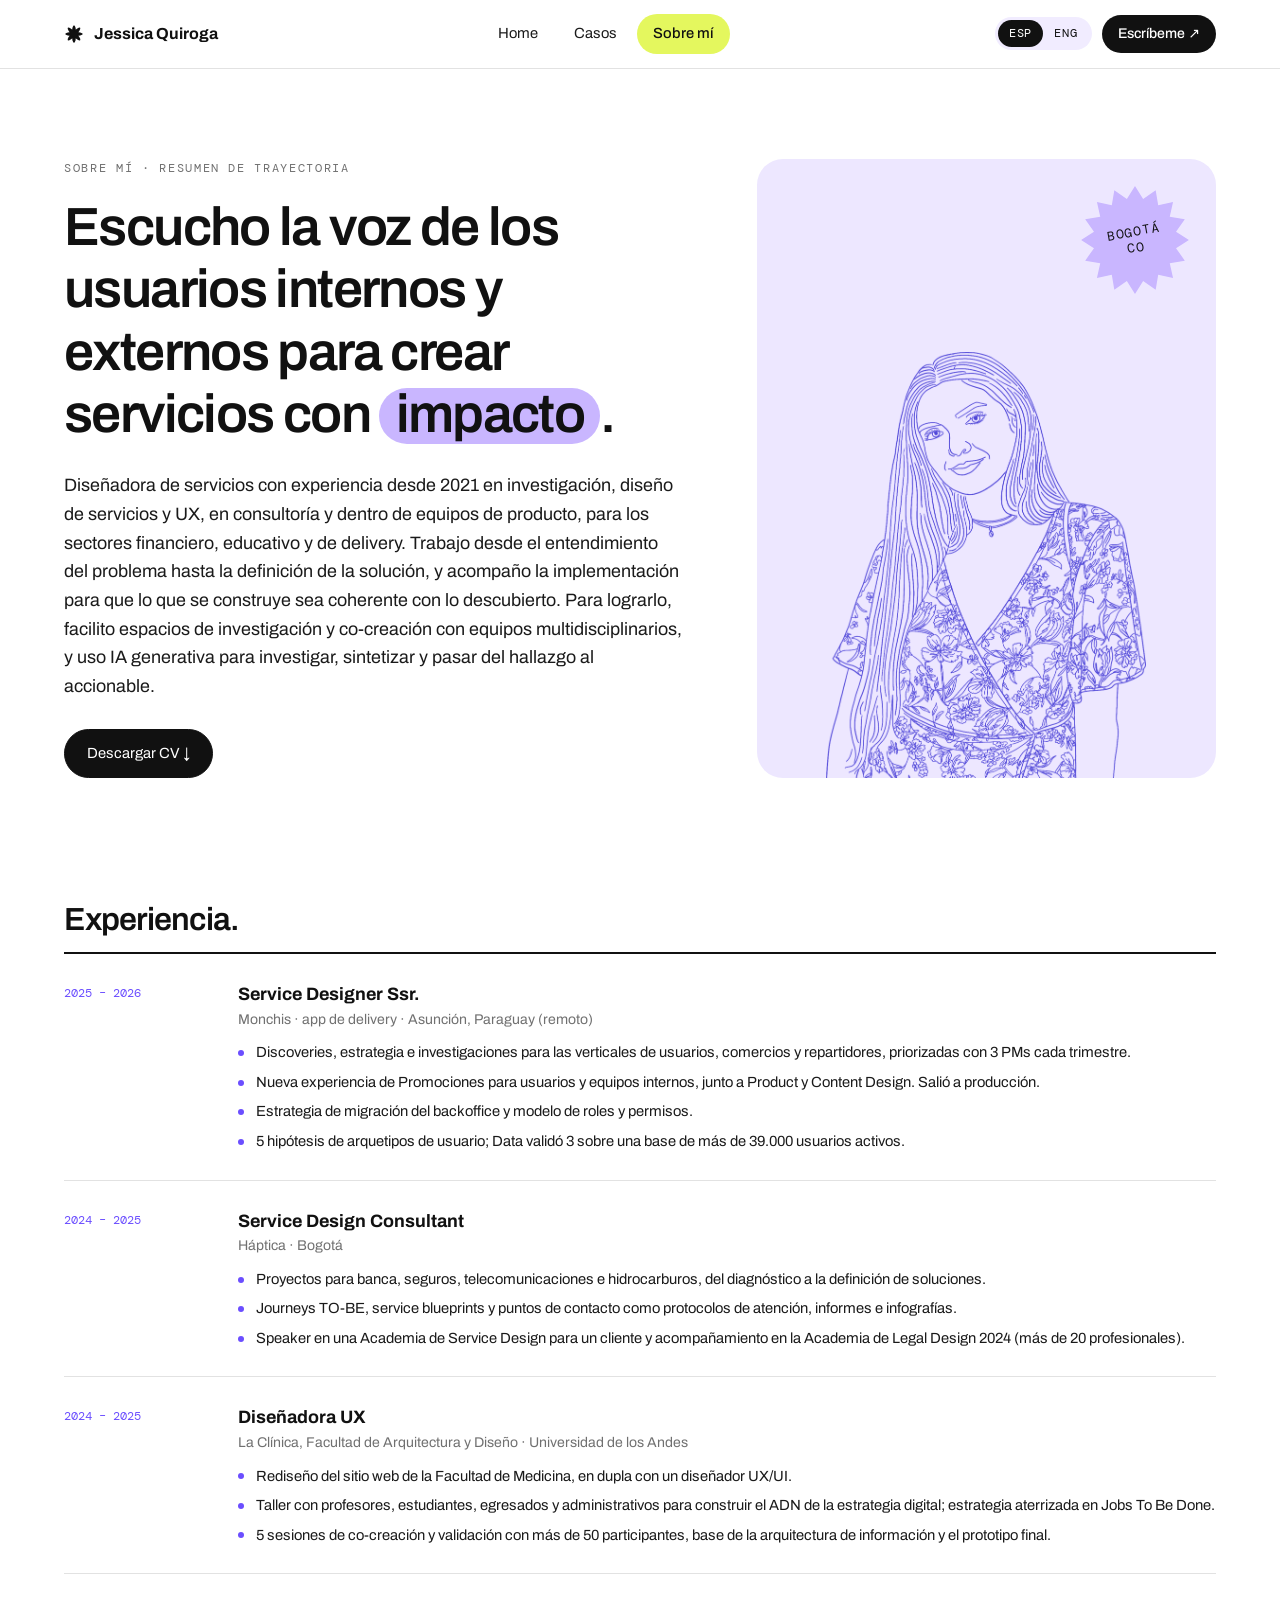
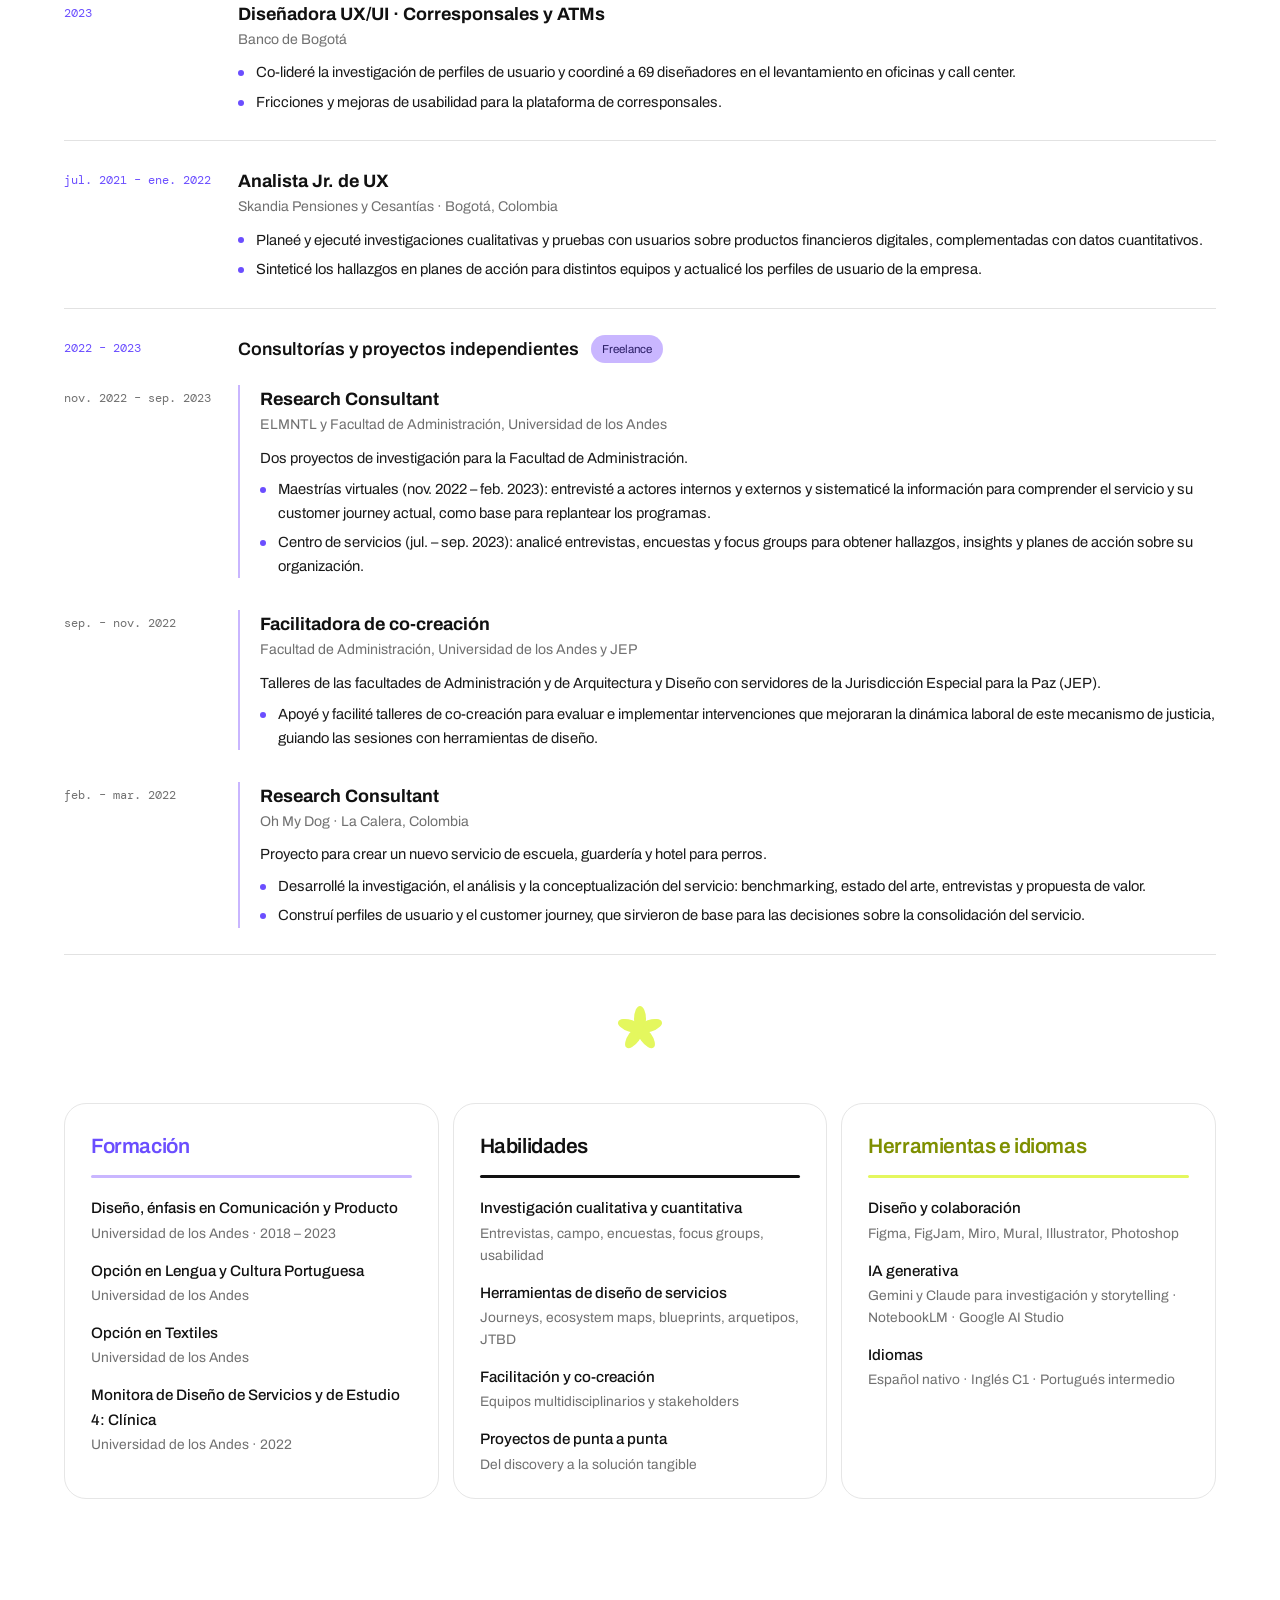
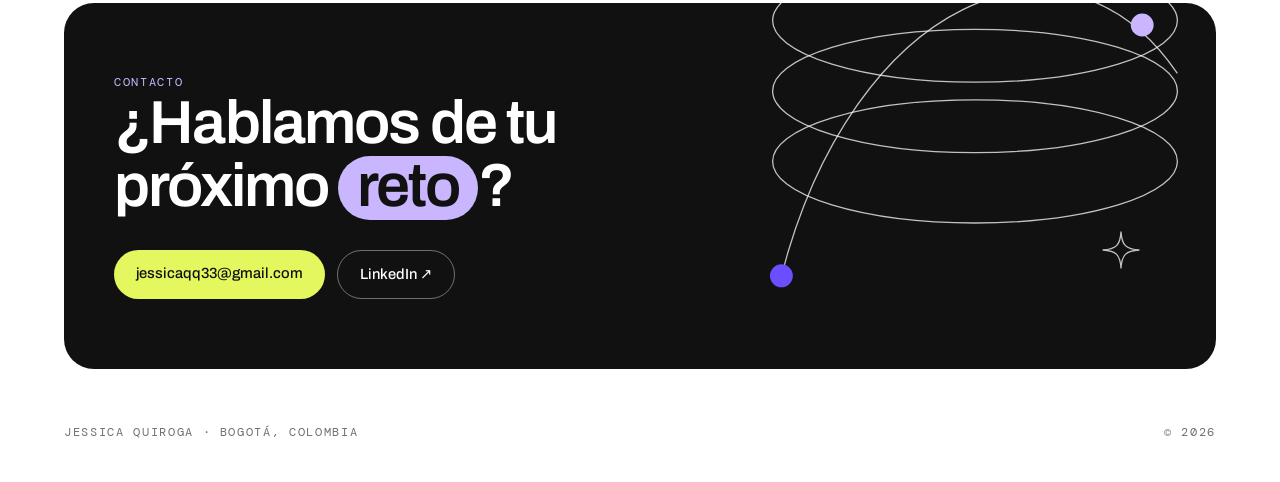
==== sobre-mi.html @ a0e0271c "Add files via upload" ====
<!DOCTYPE html>
<html lang="es" data-lang="es">
<head>
  <meta charset="utf-8">
  <meta name="viewport" content="width=device-width, initial-scale=1">
  <title>Sobre mí · Jessica Quiroga</title>
  <meta name="title-es" content="Sobre mí · Jessica Quiroga">
  <meta name="title-en" content="About · Jessica Quiroga">
  <meta name="description" content="Trayectoria de Jessica Quiroga: Service Design, UX Research y Strategic Design desde 2021.">
  <link rel="icon" href="data:image/svg+xml,%3Csvg xmlns='http://www.w3.org/2000/svg' viewBox='0 0 32 32'%3E%3Cg fill='%234F46D8'%3E%3Cellipse cx='16' cy='16' rx='3.6' ry='14' transform='rotate(0 16 16)'/%3E%3Cellipse cx='16' cy='16' rx='3.6' ry='14' transform='rotate(45 16 16)'/%3E%3Cellipse cx='16' cy='16' rx='3.6' ry='14' transform='rotate(90 16 16)'/%3E%3Cellipse cx='16' cy='16' rx='3.6' ry='14' transform='rotate(135 16 16)'/%3E%3C/g%3E%3C/svg%3E">
  <link rel="preconnect" href="https://fonts.googleapis.com">
  <link rel="preconnect" href="https://fonts.gstatic.com" crossorigin>
  <link href="https://fonts.googleapis.com/css2?family=Archivo:wdth,wght@75..125,300..900&family=DM+Mono:wght@400;500&display=swap" rel="stylesheet">
  <link rel="stylesheet" href="assets/styles.css">
</head>
<body>

<header class="site-header">
  <div class="wrap">
    <a class="brand" href="index.html"><svg class="mark-flower" viewBox="0 0 24 24" aria-hidden="true"><ellipse cx="12" cy="12" rx="2.6" ry="10.5" transform="rotate(0 12 12)"/><ellipse cx="12" cy="12" rx="2.6" ry="10.5" transform="rotate(45 12 12)"/><ellipse cx="12" cy="12" rx="2.6" ry="10.5" transform="rotate(90 12 12)"/><ellipse cx="12" cy="12" rx="2.6" ry="10.5" transform="rotate(135 12 12)"/></svg>Jessica Quiroga</a>
    <nav class="nav">
      <a href="index.html"><span lang="es">Home</span><span lang="en">Home</span></a>
      <a href="index.html#casos"><span lang="es">Casos</span><span lang="en">Cases</span></a>
      <a href="sobre-mi.html" aria-current="page"><span lang="es">Sobre mí</span><span lang="en">About</span></a>
    </nav>
    <div class="head-right"><div class="lang" role="group" aria-label="Idioma / Language">
      <button type="button" data-lang="es" aria-pressed="true">ESP</button>
      <button type="button" data-lang="en" aria-pressed="false">ENG</button>
    </div><a class="head-cta" href="https://www.linkedin.com/in/jessica-giovanna-quiroga-quir%C3%B3s-29a357232" target="_blank" rel="noopener"><span lang="es">Escríbeme</span><span lang="en">Get in touch</span> ↗</a></div>
  </div>
</header>

<main>
  <section class="wrap about-hero">
    <div>
      <p class="eyebrow"><span lang="es">Sobre mí · Resumen de trayectoria</span><span lang="en">About · Background summary</span></p>
      <h1>
        <span lang="es">Escucho la voz de los usuarios internos y externos para crear servicios con <span class="nw"><span class="pill">impacto</span>.</span></span>
        <span lang="en">Listening to the voice of internal and external users to create services with <span class="nw"><span class="pill">impact</span>.</span></span>
      </h1>
      <p class="lead">
        <span lang="es">Diseñadora de servicios con experiencia desde 2021 en investigación, diseño de servicios y UX, en consultoría y dentro de equipos de producto, para los sectores financiero, educativo y de delivery. Trabajo desde el entendimiento del problema hasta la definición de la solución, y acompaño la implementación para que lo que se construye sea coherente con lo descubierto. Para lograrlo, facilito espacios de investigación y co-creación con equipos multidisciplinarios, y uso IA generativa para investigar, sintetizar y pasar del hallazgo al accionable.</span>
        <span lang="en">Service designer working since 2021 in research, service design and UX, as a consultant and inside product teams, across finance, education and delivery. I work from understanding the problem to defining the solution, and I stay through implementation so what gets built stays true to what we learned. To get there, I facilitate research and co-creation with cross-functional teams, and I use generative AI to research, synthesise and turn findings into action.</span>
      </p>
      <p class="cv-dl"><a class="btn solid" lang="es" href="assets/cv/CV_Jessica_Quiroga_ES.pdf" download>Descargar CV ↓</a><a class="btn solid" lang="en" href="assets/cv/Resume_Jessica_Quiroga_EN.pdf" download>Download résumé ↓</a></p>
    </div>
    <div class="portrait-wrap portrait-panel"><img src="assets/retrato.png" alt="Ilustración de Jessica Quiroga" width="675" height="900"><div class="sticker sm" aria-hidden="true"><svg viewBox="0 0 100 100"><path d="M50.0 1.0 L57.4 12.7 L68.8 4.7 L71.1 18.4 L84.6 15.4 L81.6 28.9 L95.3 31.2 L87.3 42.6 L99.0 50.0 L87.3 57.4 L95.3 68.8 L81.6 71.1 L84.6 84.6 L71.1 81.6 L68.8 95.3 L57.4 87.3 L50.0 99.0 L42.6 87.3 L31.2 95.3 L28.9 81.6 L15.4 84.6 L18.4 71.1 L4.7 68.8 L12.7 57.4 L1.0 50.0 L12.7 42.6 L4.7 31.2 L18.4 28.9 L15.4 15.4 L28.9 18.4 L31.2 4.7 L42.6 12.7Z"/></svg><span>Bogotá<br>CO</span></div></div>
  </section>

  <section class="section wrap cv">
    <h2 class="display-sm"><span lang="es">Experiencia.</span><span lang="en">Experience.</span></h2>

    <div class="job reveal">
      <span class="when">2025 – 2026</span>
      <div>
        <h3><span lang="es">Service Designer Ssr.</span><span lang="en">Mid-level Service Designer</span></h3>
        <p class="org"><span lang="es">Monchis · app de delivery · Asunción, Paraguay (remoto)</span><span lang="en">Monchis · delivery app · Asunción, Paraguay (remote)</span></p>
        <ul>
          <li><span lang="es">Discoveries, estrategia e investigaciones para las verticales de usuarios, comercios y repartidores, priorizadas con 3 PMs cada trimestre.</span><span lang="en">Discoveries, strategy and research for the user, merchant and rider verticals, prioritised with 3 PMs every quarter.</span></li>
          <li><span lang="es">Nueva experiencia de Promociones para usuarios y equipos internos, junto a Product y Content Design. Salió a producción.</span><span lang="en">New Promotions experience for users and internal teams, with Product and Content Design. Shipped to production.</span></li>
          <li><span lang="es">Estrategia de migración del backoffice y modelo de roles y permisos.</span><span lang="en">Back-office migration strategy and roles and permissions model.</span></li>
          <li><span lang="es">5 hipótesis de arquetipos de usuario; Data validó 3 sobre una base de más de 39.000 usuarios activos.</span><span lang="en">5 user archetype hypotheses; the Data team validated 3 against more than 39,000 active users.</span></li>
        </ul>
      </div>
    </div>

    <div class="job reveal">
      <span class="when">2024 – 2025</span>
      <div>
        <h3>Service Design Consultant</h3>
        <p class="org">Háptica · Bogotá</p>
        <ul>
          <li><span lang="es">Proyectos para banca, seguros, telecomunicaciones e hidrocarburos, del diagnóstico a la definición de soluciones.</span><span lang="en">Projects for banking, insurance, telecom and oil &amp; gas, from diagnosis to defining solutions.</span></li>
          <li><span lang="es">Journeys TO-BE, service blueprints y puntos de contacto como protocolos de atención, informes e infografías.</span><span lang="en">TO-BE journeys, service blueprints and touchpoints such as service protocols, reports and infographics.</span></li>
          <li><span lang="es">Speaker en una Academia de Service Design para un cliente y acompañamiento en la Academia de Legal Design 2024 (más de 20 profesionales).</span><span lang="en">Speaker at a client's Service Design Academy and coach at the 2024 Legal Design Academy (20+ professionals).</span></li>
        </ul>
      </div>
    </div>

    <div class="job reveal">
      <span class="when">2024 – 2025</span>
      <div>
        <h3><span lang="es">Diseñadora UX</span><span lang="en">UX Designer</span></h3>
        <p class="org"><span lang="es">La Clínica, Facultad de Arquitectura y Diseño · Universidad de los Andes</span><span lang="en">La Clínica, School of Architecture and Design · Universidad de los Andes</span></p>
        <ul>
          <li><span lang="es">Rediseño del sitio web de la Facultad de Medicina, en dupla con un diseñador UX/UI.</span><span lang="en">Redesign of the School of Medicine website, paired with a UX/UI designer.</span></li>
          <li><span lang="es">Taller con profesores, estudiantes, egresados y administrativos para construir el ADN de la estrategia digital; estrategia aterrizada en Jobs To Be Done.</span><span lang="en">Workshop with faculty, students, alumni and staff to build the digital strategy's DNA, translated into Jobs To Be Done.</span></li>
          <li><span lang="es">5 sesiones de co-creación y validación con más de 50 participantes, base de la arquitectura de información y el prototipo final.</span><span lang="en">5 co-creation and validation sessions with 50+ participants, the base for the information architecture and final prototype.</span></li>
        </ul>
      </div>
    </div>

    <div class="job reveal">
      <span class="when">2023</span>
      <div>
        <h3><span lang="es">Diseñadora UX/UI · Corresponsales y ATMs</span><span lang="en">UX/UI Designer · Banking agents &amp; ATMs</span></h3>
        <p class="org">Banco de Bogotá</p>
        <ul>
          <li><span lang="es">Co-lideré la investigación de perfiles de usuario y coordiné a 69 diseñadores en el levantamiento en oficinas y call center.</span><span lang="en">Co-led user profile research and coordinated 69 designers doing fieldwork in branches and the call center.</span></li>
          <li><span lang="es">Fricciones y mejoras de usabilidad para la plataforma de corresponsales.</span><span lang="en">Friction points and usability improvements for the banking agents platform.</span></li>
        </ul>
      </div>
    </div>

    <div class="job reveal">
      <span class="when"><span lang="es">jul. 2021 – ene. 2022</span><span lang="en">Jul 2021 – Jan 2022</span></span>
      <div>
        <h3><span lang="es">Analista Jr. de UX</span><span lang="en">Junior UX Analyst</span></h3>
        <p class="org">Skandia Pensiones y Cesantías · Bogotá, Colombia</p>
        <ul>
          <li><span lang="es">Planeé y ejecuté investigaciones cualitativas y pruebas con usuarios sobre productos financieros digitales, complementadas con datos cuantitativos.</span><span lang="en">Planned and ran qualitative research and user testing on digital financial products, complemented with quantitative data.</span></li>
          <li><span lang="es">Sinteticé los hallazgos en planes de acción para distintos equipos y actualicé los perfiles de usuario de la empresa.</span><span lang="en">Synthesised findings into action plans for different teams and updated the company's user profiles.</span></li>
        </ul>
      </div>
    </div>

    <div class="job-group reveal">
      <span class="when">2022 – 2023</span>
      <div><h3><span lang="es">Consultorías y proyectos independientes</span><span lang="en">Independent consulting projects</span></h3><span class="chip lav">Freelance</span></div>
    </div>

    <div class="job sub reveal">
      <span class="when"><span lang="es">nov. 2022 – sep. 2023</span><span lang="en">Nov 2022 – Sep 2023</span></span>
      <div>
        <h3>Research Consultant</h3>
        <p class="org"><span lang="es">ELMNTL y Facultad de Administración, Universidad de los Andes</span><span lang="en">ELMNTL and School of Management, Universidad de los Andes</span></p>
        <p class="jdesc"><span lang="es">Dos proyectos de investigación para la Facultad de Administración.</span><span lang="en">Two research projects for the School of Management.</span></p>
        <ul>
          <li><span lang="es">Maestrías virtuales (nov. 2022 – feb. 2023): entrevisté a actores internos y externos y sistematicé la información para comprender el servicio y su customer journey actual, como base para replantear los programas.</span><span lang="en">Online master's programs (Nov 2022 – Feb 2023): interviewed internal and external stakeholders and systematised the findings to understand the service and its current customer journey, as a basis for rethinking the programs.</span></li>
          <li><span lang="es">Centro de servicios (jul. – sep. 2023): analicé entrevistas, encuestas y focus groups para obtener hallazgos, insights y planes de acción sobre su organización.</span><span lang="en">Service center (Jul – Sep 2023): analysed interviews, surveys and focus groups to produce findings, insights and action plans for the organisation.</span></li>
        </ul>
      </div>
    </div>

    <div class="job sub reveal">
      <span class="when"><span lang="es">sep. – nov. 2022</span><span lang="en">Sep – Nov 2022</span></span>
      <div>
        <h3><span lang="es">Facilitadora de co-creación</span><span lang="en">Co-creation facilitator</span></h3>
        <p class="org"><span lang="es">Facultad de Administración, Universidad de los Andes y JEP</span><span lang="en">School of Management, Universidad de los Andes and JEP</span></p>
        <p class="jdesc"><span lang="es">Talleres de las facultades de Administración y de Arquitectura y Diseño con servidores de la Jurisdicción Especial para la Paz (JEP).</span><span lang="en">Workshops by the Schools of Management and of Architecture and Design with staff of Colombia's Special Jurisdiction for Peace (JEP).</span></p>
        <ul>
          <li><span lang="es">Apoyé y facilité talleres de co-creación para evaluar e implementar intervenciones que mejoraran la dinámica laboral de este mecanismo de justicia, guiando las sesiones con herramientas de diseño.</span><span lang="en">Supported and facilitated co-creation workshops to assess and implement interventions improving the work dynamics of this justice body, guiding sessions with design tools.</span></li>
        </ul>
      </div>
    </div>

    <div class="job sub reveal">
      <span class="when"><span lang="es">feb. – mar. 2022</span><span lang="en">Feb – Mar 2022</span></span>
      <div>
        <h3>Research Consultant</h3>
        <p class="org"><span lang="es">Oh My Dog · La Calera, Colombia</span><span lang="en">Oh My Dog · La Calera, Colombia</span></p>
        <p class="jdesc"><span lang="es">Proyecto para crear un nuevo servicio de escuela, guardería y hotel para perros.</span><span lang="en">Project to create a new school, daycare and hotel service for dogs.</span></p>
        <ul>
          <li><span lang="es">Desarrollé la investigación, el análisis y la conceptualización del servicio: benchmarking, estado del arte, entrevistas y propuesta de valor.</span><span lang="en">Led research, analysis and service concept: benchmarking, state of the art, interviews and value proposition.</span></li>
          <li><span lang="es">Construí perfiles de usuario y el customer journey, que sirvieron de base para las decisiones sobre la consolidación del servicio.</span><span lang="en">Built user profiles and the customer journey, which informed decisions on consolidating the service.</span></li>
        </ul>
      </div>
    </div>
  </section>

  <section class="section wrap no-top">
    <div class="flower-sep" aria-hidden="true"><svg viewBox="0 0 24 24"><ellipse cx="12" cy="7" rx="3" ry="6.5" transform="rotate(0 12 12)"/><ellipse cx="12" cy="7" rx="3" ry="6.5" transform="rotate(72 12 12)"/><ellipse cx="12" cy="7" rx="3" ry="6.5" transform="rotate(144 12 12)"/><ellipse cx="12" cy="7" rx="3" ry="6.5" transform="rotate(216 12 12)"/><ellipse cx="12" cy="7" rx="3" ry="6.5" transform="rotate(288 12 12)"/></svg></div>
    <div class="three">
      <div class="reveal">
        <h3><span lang="es">Formación</span><span lang="en">Education</span></h3>
        <ul>
          <li><b><span lang="es">Diseño, énfasis en Comunicación y Producto</span><span lang="en">Design, Communication and Product track</span></b><small>Universidad de los Andes · 2018 – 2023</small></li>
          <li><b><span lang="es">Opción en Lengua y Cultura Portuguesa</span><span lang="en">Minor in Portuguese Language and Culture</span></b><small>Universidad de los Andes</small></li>
          <li><b><span lang="es">Opción en Textiles</span><span lang="en">Minor in Textiles</span></b><small>Universidad de los Andes</small></li>
          <li><b><span lang="es">Monitora de Diseño de Servicios y de Estudio 4: Clínica</span><span lang="en">Teaching assistant, Service Design and Studio 4: Clinic</span></b><small>Universidad de los Andes · 2022</small></li>
        </ul>
      </div>
      <div class="reveal">
        <h3><span lang="es">Habilidades</span><span lang="en">Skills</span></h3>
        <ul>
          <li><b><span lang="es">Investigación cualitativa y cuantitativa</span><span lang="en">Qualitative and quantitative research</span></b><small><span lang="es">Entrevistas, campo, encuestas, focus groups, usabilidad</span><span lang="en">Interviews, fieldwork, surveys, focus groups, usability</span></small></li>
          <li><b><span lang="es">Herramientas de diseño de servicios</span><span lang="en">Service design tools</span></b><small><span lang="es">Journeys, ecosystem maps, blueprints, arquetipos, JTBD</span><span lang="en">Journeys, ecosystem maps, blueprints, archetypes, JTBD</span></small></li>
          <li><b><span lang="es">Facilitación y co-creación</span><span lang="en">Facilitation and co-creation</span></b><small><span lang="es">Equipos multidisciplinarios y stakeholders</span><span lang="en">Cross-functional teams and stakeholders</span></small></li>
          <li><b><span lang="es">Proyectos de punta a punta</span><span lang="en">End-to-end projects</span></b><small><span lang="es">Del discovery a la solución tangible</span><span lang="en">From discovery to a tangible solution</span></small></li>
        </ul>
      </div>
      <div class="reveal">
        <h3><span lang="es">Herramientas e idiomas</span><span lang="en">Tools and languages</span></h3>
        <ul>
          <li><b><span lang="es">Diseño y colaboración</span><span lang="en">Design and collaboration</span></b><small>Figma, FigJam, Miro, Mural, Illustrator, Photoshop</small></li>
          <li><b><span lang="es">IA generativa</span><span lang="en">Generative AI</span></b><small><span lang="es">Gemini y Claude para investigación y storytelling · NotebookLM · Google AI Studio</span><span lang="en">Gemini and Claude for research and storytelling · NotebookLM · Google AI Studio</span></small></li>
          <li><b><span lang="es">Idiomas</span><span lang="en">Languages</span></b><small><span lang="es">Español nativo · Inglés C1 · Portugués intermedio</span><span lang="en">Spanish (native) · English (C1) · Portuguese (intermediate)</span></small></li>
        </ul>
      </div>
    </div>
  </section>

  <section class="wrap">
    <div class="contact reveal has-doodles"><i class="doodle c dsk" data-d="orbits" style="top:-36%;left:60%;width:440px;--r:0deg;--d:0s"></i><i class="doodle c float" data-d="spark" style="top:62%;left:90%;width:40px;--r:0deg;--d:0.5s"></i>
      <p class="eyebrow"><span lang="es">Contacto</span><span lang="en">Contact</span></p>
      <h2>
        <span lang="es">¿Hablamos de tu próximo <span class="nw"><span class="pill">reto</span>?</span></span>
        <span lang="en">Shall we talk about your next <span class="nw"><span class="pill">challenge</span>?</span></span>
      </h2>
      <div class="links">
        <a href="mailto:jessicaqq33@gmail.com">jessicaqq33@gmail.com</a>
        <a class="ghost" href="https://www.linkedin.com/in/jessica-giovanna-quiroga-quir%C3%B3s-29a357232" target="_blank" rel="noopener">LinkedIn ↗</a>
      </div>
    </div>
  </section>
</main>

<footer class="site-footer">
  <div class="wrap">
    <span class="eyebrow">Jessica Quiroga · Bogotá, Colombia</span>
    <span class="eyebrow">© <span data-year>2026</span></span>
  </div>
</footer>

<script src="assets/main.js"></script>
</body>
</html>
---- assets/styles.css ----
/* ==========================================================
   Portafolio Jessica Quiroga — estilos
   Paleta: lavanda, violeta, crema, verde, durazno, naranja
   ========================================================== */
:root {
  --cream: #FFFFFF;
  --paper: #FFFFFF;
  --butter: #F5F5F5;
  --violet: #111111;
  --ink: #1A1A1A;
  --lav: #C9B6FF;
  --lav-soft: #F1ECFF;
  --green: #C9B6FF;
  --peach: #E4F75E;
  --orange: #6B4EFF;
  --line: rgba(17, 17, 17, .12);
  --muted: rgba(17, 17, 17, .6);
  --radius: 22px;
  --sans: "Archivo", system-ui, sans-serif;
  --mono: "DM Mono", ui-monospace, "SFMono-Regular", Menlo, monospace;
  --max: 1180px;
}

* { box-sizing: border-box; margin: 0; padding: 0; }
html { scroll-behavior: smooth; }
body {
  font-family: var(--sans);
  font-weight: 400;
  color: var(--ink);
  background: var(--cream);
  line-height: 1.6;
  -webkit-font-smoothing: antialiased;
}
img { max-width: 100%; height: auto; display: block; }
a { color: inherit; }

/* ---------- idioma ---------- */
html[data-lang="es"] [lang="en"]:not(html) { display: none !important; }
html[data-lang="en"] [lang="es"]:not(html) { display: none !important; }

/* ---------- utilidades ---------- */
.wrap { width: min(var(--max), 100% - 48px); margin-inline: auto; }
.eyebrow {
  font-family: var(--mono);
  font-size: .74rem;
  letter-spacing: .14em;
  text-transform: uppercase;
  color: var(--muted);
}
.eyebrow.accent { color: var(--orange); }
.mark {
  background: var(--lav);
  padding: 0 .14em;
  border-radius: 8px;
  box-decoration-break: clone;
  -webkit-box-decoration-break: clone;
}
.section { padding: 88px 0; }
.section + .section { border-top: 1px solid var(--line); }
.h2 {
  font-size: clamp(1.9rem, 3.6vw, 2.9rem);
  font-weight: 800;
  line-height: 1.12;
  letter-spacing: -.02em;
  color: var(--violet);
  margin: 14px 0 22px;
  max-width: 22ch;
}
.lead { font-size: 1.12rem; color: var(--ink); max-width: 62ch; }
.body { max-width: 64ch; color: var(--ink); }
.body + .body { margin-top: 14px; }

/* ---------- header ---------- */
.site-header {
  position: sticky; top: 0; z-index: 50;
  background: rgba(255, 255, 255, .9);
  backdrop-filter: blur(10px);
  -webkit-backdrop-filter: blur(10px);
  border-bottom: 1px solid var(--line);
}
.site-header .wrap {
  display: flex; align-items: center; justify-content: space-between;
  gap: 16px; height: 68px;
}
.brand {
  display: flex; align-items: center; gap: 10px;
  font-weight: 700; text-decoration: none; color: var(--violet);
  white-space: nowrap;
}
.brand .mark-flower { width: 20px; height: 20px; fill: var(--violet); transition: transform .6s ease; }
.brand:hover .mark-flower { transform: rotate(90deg); }
.nav { display: flex; gap: 4px; }
.nav a {
  text-decoration: none; font-size: .92rem;
  padding: 8px 16px; border-radius: 999px; color: var(--ink);
  transition: background .2s;
}
.nav a:hover { background: var(--lav-soft); }
.nav a[aria-current="page"] { background: var(--lav); color: var(--violet); font-weight: 500; }
.lang {
  display: flex; background: var(--lav-soft); border-radius: 999px; padding: 3px;
}
.lang button {
  border: 0; background: transparent; cursor: pointer;
  font-family: var(--mono); font-size: .72rem; letter-spacing: .08em;
  padding: 6px 11px; border-radius: 999px; color: var(--violet);
}
.lang button[aria-pressed="true"] { background: var(--violet); color: var(--cream); }

/* ---------- chips ---------- */
.chips { display: flex; flex-wrap: wrap; gap: 8px; }
.chip {
  display: inline-flex; align-items: center; gap: 6px;
  font-size: .82rem; padding: 7px 14px; border-radius: 999px;
  background: var(--paper); border: 1px solid var(--line); color: var(--ink);
}
.chip.lav { background: var(--lav); border-color: transparent; color: #2A1D66; }
.chip.peach { background: var(--peach); border-color: transparent; color: #2F3A00; }
.chip.green { background: var(--paper); border-color: var(--violet); color: var(--violet); }
.chip.violet { background: var(--violet); border-color: transparent; color: var(--cream); }

/* ---------- home ---------- */
.hero { padding: 110px 0 70px; }
.hero h1 {
  font-size: clamp(2.6rem, 7vw, 5.6rem);
  font-weight: 800; line-height: 1.02; letter-spacing: -.035em;
  color: var(--violet); margin: 20px 0 28px; max-width: 14ch;
}
.hero .lead { margin-bottom: 34px; }

.cases-head { display: flex; align-items: end; justify-content: space-between; gap: 20px; margin-bottom: 30px; }
.cases-head h2 { font-size: clamp(2rem, 4vw, 3rem); font-weight: 800; color: var(--violet); letter-spacing: -.02em; }
.cases {
  display: grid; gap: 18px;
  grid-template-columns: repeat(auto-fill, minmax(320px, 1fr));
}
.card {
  position: relative; min-height: 340px; border-radius: var(--radius);
  padding: 28px; display: flex; flex-direction: column; justify-content: space-between;
  text-decoration: none; overflow: hidden;
  transition: transform .25s ease, box-shadow .25s ease;
}
a.card:hover { transform: translateY(-4px); box-shadow: 0 18px 40px -22px rgba(17,17,17,.35); }
.card .num { font-family: var(--mono); font-size: .78rem; opacity: .7; }
.card h3 { font-size: 1.65rem; font-weight: 700; line-height: 1.15; letter-spacing: -.01em; margin: 14px 0 18px; }
.card p { font-size: .95rem; opacity: .85; max-width: 34ch; }
.card .go {
  align-self: flex-end; width: 46px; height: 46px; border-radius: 50%;
  display: grid; place-items: center; font-size: 1.2rem;
}
.card.dark { background: var(--violet); color: var(--cream); }
.card.dark .go { background: var(--lav); color: var(--violet); }
.card.dark .chip { background: rgba(253,252,248,.12); color: var(--cream); border-color: rgba(253,252,248,.2); }
.card.soon { cursor: default; }
.card.soon .blur { filter: blur(6px); opacity: .6; user-select: none; }
.card.soon.lav { background: var(--lav); color: var(--violet); }
.card.soon.peach { background: var(--peach); color: var(--violet); }
.card.soon.paper { background: var(--butter); border: 1px solid var(--line); color: var(--violet); }
.badge {
  position: absolute; left: 50%; top: 50%; transform: translate(-50%, -50%);
  font-family: var(--mono); font-size: .72rem; letter-spacing: .12em; text-transform: uppercase;
  background: var(--violet); color: var(--lav); padding: 9px 16px; border-radius: 999px;
  white-space: nowrap;
}

.about-strip {
  display: grid; grid-template-columns: 1.2fr 1fr; gap: 50px; align-items: center;
}
.about-strip img { width: min(320px, 100%); margin-inline: auto; }

/* ---------- caso: navegación ---------- */
.case-tabs { padding-top: 30px; }
.case-tabs .chip { text-decoration: none; }
.case-tabs .chip.off { opacity: .45; cursor: default; }
.case-tabs .chip .n { font-family: var(--mono); font-size: .7rem; opacity: .7; }

/* ---------- caso: hero ---------- */
.case-hero { padding: 64px 0 60px; display: grid; grid-template-columns: 1.55fr 1fr; gap: 60px; }
.case-hero h1 {
  font-size: clamp(2.4rem, 5.6vw, 4.4rem); font-weight: 800; line-height: 1.06;
  letter-spacing: -.03em; color: var(--violet); margin: 18px 0 24px;
}
.facts { border-top: 2px solid var(--violet); }
.facts div { padding: 14px 0; border-bottom: 1px solid var(--line); }
.facts dt { font-family: var(--mono); font-size: .68rem; letter-spacing: .14em; text-transform: uppercase; color: var(--muted); margin-bottom: 4px; }
.facts dd { font-size: .92rem; }

/* ---------- caso: cifras ---------- */
.stats { display: grid; grid-template-columns: repeat(3, 1fr); gap: 40px; padding: 30px 0 80px; }
.stat .big {
  font-size: clamp(4rem, 9vw, 7.4rem); font-weight: 600; line-height: .9;
  letter-spacing: -.05em; color: var(--orange);
}
.stat .big small { font-size: .45em; letter-spacing: -.02em; }
.stat p { font-size: 1.08rem; margin-top: 14px; max-width: 24ch; }
.stat p b { color: var(--orange); font-weight: 500; }

/* ---------- caso: diagrama discovery ---------- */
.fork {
  display: grid; grid-template-columns: 1fr 120px 1fr; align-items: center;
  margin-top: 46px; gap: 0;
}
.box {
  background: var(--paper); border: 1px solid var(--line); border-radius: 18px; padding: 22px 24px;
}
.box h4 { font-size: 1.05rem; font-weight: 700; color: var(--violet); margin: 6px 0 8px; }
.box p { font-size: .9rem; color: var(--muted); }
.box.core { background: var(--violet); color: var(--cream); border: 0; }
.box.core h4 { color: var(--cream); font-size: 1.3rem; }
.box.core p { color: rgba(253,252,248,.78); }
.box.core .eyebrow { color: var(--lav); }
.box.core .chips { margin-top: 16px; }
.box.core .chip { background: rgba(253,252,248,.1); border-color: rgba(253,252,248,.22); color: var(--cream); font-size: .76rem; padding: 5px 11px; }
.fork-out { display: grid; gap: 16px; }
.box.lav { background: var(--lav); border: 0; }
.box.lav p, .box.peach p { color: var(--ink); }
.box.peach { background: var(--peach); border: 0; }
.fork svg { width: 100%; height: 260px; }

/* ---------- caso: retos ---------- */
.duo { display: grid; grid-template-columns: 1fr 1fr; gap: 18px; margin-top: 40px; }
.duo .box { padding: 30px; }
.duo .box h4 { font-size: 1.3rem; }
.duo .box p { font-size: .98rem; color: var(--ink); }

/* ---------- caso: proceso ---------- */
.steps { position: relative; display: grid; grid-template-columns: repeat(4, 1fr); gap: 22px; margin-top: 50px; }
.steps::before {
  content: ""; position: absolute; left: 6px; right: 6px; top: 6px; height: 2px; background: var(--violet);
}
.step { position: relative; padding-top: 34px; }
.step::before {
  content: ""; position: absolute; left: 0; top: 0; width: 14px; height: 14px; border-radius: 50%;
  background: var(--orange); box-shadow: 0 0 0 5px var(--cream);
}
.step .eyebrow { margin-bottom: 8px; }
.step h4 { font-size: 1.08rem; font-weight: 700; color: var(--violet); line-height: 1.3; margin-bottom: 10px; }
.step p { font-size: .9rem; }
.step .split { margin-top: 12px; display: grid; gap: 8px; }
.step .split div { font-size: .84rem; background: var(--paper); border: 1px solid var(--line); border-radius: 12px; padding: 10px 12px; }
.step .split b { font-family: var(--mono); font-weight: 500; font-size: .66rem; letter-spacing: .12em; text-transform: uppercase; display: block; color: var(--muted); }

/* ---------- caso: auditoría ---------- */
.audit-top { display: flex; gap: 46px; flex-wrap: wrap; margin: 40px 0 34px; }
.audit-top div { font-size: .95rem; }
.audit-top b { display: block; font-size: 2.6rem; font-weight: 800; color: var(--violet); line-height: 1; letter-spacing: -.03em; }
.stack { display: flex; height: 58px; border-radius: 14px; overflow: hidden; }
.stack span { display: grid; place-items: center; font-weight: 700; font-size: 1.1rem; }
.stack .s1 { background: var(--lav-soft); color: var(--violet); flex: 4; }
.stack .s2 { background: var(--lav); color: #2A1D66; flex: 10; }
.stack .s3 { background: var(--violet); color: var(--cream); flex: 6; }
.stack-legend { display: grid; grid-template-columns: 4fr 10fr 6fr; gap: 14px; margin-top: 16px; }
.stack-legend h5 { font-size: .9rem; font-weight: 700; color: var(--violet); margin-bottom: 4px; }
.stack-legend p { font-size: .8rem; color: var(--muted); }

/* ---------- caso: hallazgos ---------- */
.finds { display: grid; grid-template-columns: repeat(3, 1fr); gap: 18px; margin-top: 44px; }
.find { background: var(--paper); border: 1px solid var(--line); border-radius: 18px; padding: 24px; display: flex; flex-direction: column; gap: 10px; }
.find .k { font-size: 2.6rem; font-weight: 800; color: var(--orange); line-height: 1; letter-spacing: -.03em; }
.find h4 { font-size: 1.04rem; font-weight: 700; color: var(--violet); }
.find p { font-size: .88rem; }
.find .chip { align-self: flex-start; font-size: .7rem; padding: 4px 10px; }
.split-bar { display: flex; height: 10px; border-radius: 99px; overflow: hidden; margin-top: 4px; }
.split-bar i:first-child { background: var(--violet); flex: 94; }
.split-bar i:last-child { background: var(--lav); flex: 80; }
.split-cap { display: flex; justify-content: space-between; font-family: var(--mono); font-size: .7rem; color: var(--muted); }

/* ---------- caso: escenarios ---------- */
.tabs { display: flex; gap: 8px; flex-wrap: wrap; margin: 40px 0 20px; }
.tabs button {
  font-family: var(--sans); font-size: .9rem; cursor: pointer;
  border: 1px solid var(--line); background: var(--paper); color: var(--ink);
  padding: 10px 18px; border-radius: 999px; display: flex; align-items: center; gap: 8px;
}
.tabs button[aria-selected="true"] { background: var(--violet); color: var(--cream); border-color: var(--violet); }
.tabs .rec { font-family: var(--mono); font-size: .62rem; letter-spacing: .1em; text-transform: uppercase; background: var(--lav); color: #2A1D66; padding: 2px 8px; border-radius: 99px; }
.panel { display: none; grid-template-columns: 1.3fr 1fr 1fr; gap: 18px; }
.panel.on { display: grid; }
.panel .box h4 { font-size: 1.15rem; }
.panel ul { list-style: none; display: grid; gap: 8px; margin-top: 8px; }
.panel li { font-size: .9rem; padding-left: 18px; position: relative; }
.panel li::before { content: ""; position: absolute; left: 0; top: .6em; width: 7px; height: 7px; border-radius: 50%; background: var(--violet); }
.panel .cons li::before { background: var(--orange); }

.waves { margin-top: 60px; }
.risk { display: flex; align-items: center; gap: 14px; font-family: var(--mono); font-size: .7rem; letter-spacing: .1em; text-transform: uppercase; color: var(--muted); margin-bottom: 16px; }
.risk i { flex: 1; height: 6px; border-radius: 99px; background: linear-gradient(90deg, var(--lav), var(--peach), var(--orange), var(--violet)); }
.wave0 { background: var(--lav-soft); border: 1px dashed var(--violet); border-radius: 14px; padding: 12px 18px; font-size: .88rem; margin-bottom: 14px; }
.wave0 b { font-family: var(--mono); font-weight: 500; font-size: .7rem; letter-spacing: .12em; text-transform: uppercase; margin-right: 10px; }
.wave-cols { display: grid; grid-template-columns: repeat(5, 1fr); gap: 12px; }
.wave { border-radius: 16px; padding: 18px 16px; min-height: 230px; }
.wave .eyebrow { color: inherit; opacity: .75; }
.wave h5 { font-size: 1.05rem; font-weight: 700; margin: 4px 0 14px; }
.wave ul { list-style: none; display: grid; gap: 6px; }
.wave li { font-size: .8rem; background: rgba(255,255,255,.55); border-radius: 8px; padding: 6px 9px; }
.wave.w1 { background: #F7FBD9; color: #2A1D66; }
.wave.w2 { background: var(--lav); color: #2A1D66; }
.wave.w3 { background: var(--peach); color: #2F3A00; }
.wave.w4 { background: var(--orange); color: var(--cream); }
.wave.w4 li { background: rgba(255,255,255,.2); }
.wave.w5 { background: var(--violet); color: var(--cream); }
.wave.w5 li { background: rgba(255,255,255,.18); }
.note { font-size: .82rem; color: var(--muted); margin-top: 14px; }

/* ---------- caso: roles ---------- */
.roles-shift { display: grid; grid-template-columns: 1fr 80px 1.5fr; gap: 20px; align-items: center; margin-top: 44px; }
.dots { display: grid; grid-template-columns: repeat(9, 1fr); gap: 7px; max-width: 280px; }
.dots i { aspect-ratio: 1; border-radius: 50%; background: var(--violet); }
.dots i.v { background: var(--lav); }
.dots-cap { font-size: .9rem; margin-top: 16px; }
.dots-cap b { color: var(--orange); }
.arrow { font-size: 2.2rem; color: var(--violet); text-align: center; }
.groups { display: grid; gap: 12px; }
.group { display: grid; grid-template-columns: 110px 1fr; gap: 12px; align-items: start; }
.group .eyebrow { padding-top: 8px; }
.role-btn {
  font-family: var(--sans); font-size: .82rem; cursor: pointer;
  border: 1px solid var(--line); background: var(--paper); color: var(--ink);
  padding: 7px 13px; border-radius: 999px; transition: all .15s;
}
.role-btn:hover { border-color: var(--violet); }
.role-btn[aria-pressed="true"] { background: var(--violet); color: var(--cream); border-color: var(--violet); }
.role-panel {
  margin-top: 30px; background: var(--paper); border: 1px solid var(--line); border-radius: 18px;
  padding: 24px 26px; display: grid; grid-template-columns: 1fr 1.4fr; gap: 30px; align-items: center;
}
.role-panel h4 { font-size: 1.4rem; font-weight: 800; color: var(--violet); }
.role-panel p { font-size: .92rem; color: var(--muted); }
.cells { display: grid; grid-template-columns: repeat(21, 1fr); gap: 4px; }
.cells i { height: 34px; border-radius: 5px; background: var(--lav-soft); transition: background .25s; }
.cells i.on { background: var(--violet); }
.cells-cap { display: flex; justify-content: space-between; font-family: var(--mono); font-size: .72rem; color: var(--muted); margin-top: 10px; }

.levels { display: grid; grid-template-columns: repeat(4, 1fr); gap: 0; margin-top: 50px; border-radius: 18px; overflow: hidden; }
.level { padding: 24px 22px; }
.level .eyebrow { color: inherit; opacity: .7; }
.level h5 { font-size: 1.1rem; font-weight: 700; margin: 6px 0 8px; }
.level p { font-size: .84rem; }
.level.l0 { background: var(--paper); color: var(--violet); border: 1px solid var(--line); border-right: 0; border-radius: 18px 0 0 18px; }
.level.l1 { background: var(--lav); color: #2A1D66; }
.level.l2 { background: var(--peach); color: #2F3A00; }
.level.l3 { background: var(--violet); color: var(--cream); }

/* ---------- caso: resultados y aporte ---------- */
.results { display: grid; grid-template-columns: repeat(3, 1fr); gap: 18px; margin-top: 40px; }
.result { background: var(--violet); color: var(--cream); border-radius: 18px; padding: 28px; }
.result .eyebrow { color: var(--lav); }
.result h4 { font-size: 1.2rem; font-weight: 700; margin: 8px 0 10px; }
.result p { font-size: .9rem; color: rgba(253,252,248,.82); }
.contrib { display: grid; grid-template-columns: 1fr 1fr; gap: 0 40px; margin-top: 36px; }
.contrib div { padding: 22px 0; border-top: 1px solid var(--line); display: grid; grid-template-columns: 40px 1fr; gap: 10px; }
.contrib .n { font-family: var(--mono); color: var(--orange); font-size: .8rem; padding-top: 3px; }
.contrib h4 { font-size: 1.05rem; font-weight: 700; color: var(--violet); margin-bottom: 4px; }
.contrib p { font-size: .9rem; }
.disclaimer {
  margin-top: 50px; display: flex; gap: 12px; align-items: flex-start;
  background: var(--lav-soft); border-radius: 14px; padding: 16px 20px; font-size: .86rem; color: var(--violet);
}
.case-nav { display: flex; justify-content: space-between; gap: 12px; padding: 40px 0 70px; }
.btn {
  display: inline-flex; align-items: center; gap: 8px; text-decoration: none;
  padding: 12px 22px; border-radius: 999px; font-size: .92rem; border: 1px solid var(--violet); color: var(--violet);
}
.btn.solid { background: var(--violet); color: var(--cream); }
.btn.off { opacity: .45; pointer-events: none; }

/* ---------- sobre mí ---------- */
.about-hero { padding: 90px 0 60px; display: grid; grid-template-columns: 1.4fr 1fr; gap: 50px; align-items: end; }
.about-hero h1 {
  font-size: clamp(2.6rem, 6.4vw, 5rem); font-weight: 800; line-height: 1.03;
  letter-spacing: -.035em; color: var(--violet); margin: 18px 0 26px;
}
.about-hero img { width: min(340px, 100%); justify-self: center; }
.cv h2 { font-size: 2rem; font-weight: 800; color: var(--violet); letter-spacing: -.02em; padding-bottom: 14px; border-bottom: 2px solid var(--violet); }
.job { display: grid; grid-template-columns: 150px 1fr; gap: 24px; padding: 26px 0; border-bottom: 1px solid var(--line); }
.job .when { font-family: var(--mono); font-size: .76rem; color: var(--orange); padding-top: 4px; }
.job h3 { font-size: 1.12rem; font-weight: 700; color: var(--violet); }
.job .org { font-size: .88rem; color: var(--muted); margin-bottom: 10px; }
.job ul { list-style: none; display: grid; gap: 6px; }
.job li { font-size: .92rem; padding-left: 18px; position: relative; }
.job li::before { content: ""; position: absolute; left: 0; top: .6em; width: 6px; height: 6px; border-radius: 50%; background: var(--orange); }
.job .link { display: inline-block; margin-top: 10px; font-size: .86rem; color: var(--violet); font-weight: 500; }
.three { display: grid; grid-template-columns: repeat(3, 1fr); gap: 40px; }
.three h3 { font-size: 1.2rem; font-weight: 800; color: var(--violet); padding-bottom: 10px; border-bottom: 2px solid var(--violet); margin-bottom: 14px; }
.three li { list-style: none; font-size: .92rem; padding: 8px 0; border-bottom: 1px solid var(--line); }
.three li span { display: block; font-size: .8rem; color: var(--muted); }

/* ---------- contacto / footer ---------- */
.contact { background: var(--violet); color: var(--cream); border-radius: 30px; padding: 70px 50px; margin: 40px 0 30px; }
.contact h2 { font-size: clamp(2.2rem, 5vw, 3.8rem); font-weight: 800; letter-spacing: -.03em; line-height: 1.05; max-width: 16ch; }
.contact .eyebrow { color: var(--lav); }
.contact .links { display: flex; gap: 12px; flex-wrap: wrap; margin-top: 30px; }
.contact .links a { text-decoration: none; padding: 12px 22px; border-radius: 999px; background: var(--cream); color: var(--violet); font-weight: 500; font-size: .92rem; }
.contact .links a.ghost { background: transparent; color: var(--cream); border: 1px solid rgba(253,252,248,.4); }
.site-footer { padding: 24px 0 40px; }
.site-footer .wrap { display: flex; justify-content: space-between; gap: 16px; flex-wrap: wrap; }

/* ---------- animación de entrada ---------- */
.reveal { opacity: 0; transform: translateY(18px); transition: opacity .7s ease, transform .7s ease; }
.reveal.in { opacity: 1; transform: none; }
@media (prefers-reduced-motion: reduce) {
  .reveal { opacity: 1; transform: none; transition: none; }
  html { scroll-behavior: auto; }
}

/* ---------- responsive ---------- */
@media (max-width: 960px) {
  .case-hero, .about-hero, .about-strip { grid-template-columns: 1fr; gap: 36px; }
  .stats { grid-template-columns: 1fr; gap: 30px; }
  .fork { grid-template-columns: 1fr; gap: 16px; }
  .fork svg { display: none; }
  .steps { grid-template-columns: 1fr 1fr; }
  .steps::before { display: none; }
  .finds, .results { grid-template-columns: 1fr 1fr; }
  .panel { grid-template-columns: 1fr; }
  .wave-cols { grid-template-columns: 1fr 1fr; }
  .wave { min-height: 0; }
  .roles-shift { grid-template-columns: 1fr; }
  .arrow { transform: rotate(90deg); }
  .role-panel { grid-template-columns: 1fr; }
  .levels { grid-template-columns: 1fr 1fr; }
  .level.l0 { border-radius: 0; border-right: 1px solid var(--line); }
  .three { grid-template-columns: 1fr; }
  .contrib { grid-template-columns: 1fr; }
}
@media (max-width: 640px) {
  .wrap { width: calc(100% - 32px); }
  .site-header .wrap { height: auto; padding: 12px 0; flex-wrap: wrap; }
  .nav { order: 3; width: 100%; justify-content: space-between; }
  .nav a { padding: 6px 10px; font-size: .86rem; }
  .section { padding: 64px 0; }
  .duo, .finds, .results, .steps, .wave-cols, .levels { grid-template-columns: 1fr; }
  .stack-legend { grid-template-columns: 1fr; }
  .stack span { font-size: .9rem; }
  .group { grid-template-columns: 1fr; gap: 6px; }
  .group .eyebrow { padding-top: 0; }
  .cells { gap: 2px; }
  .cells i { height: 26px; }
  .job { grid-template-columns: 1fr; gap: 6px; }
  .contact { padding: 46px 26px; border-radius: 22px; }
  .case-nav { flex-direction: column; }
}

/* ---------- gráficos de línea (órbitas y conexiones) ---------- */
body { overflow-x: clip; }
.has-doodles { position: relative; }
.has-doodles > :not(.doodle) { position: relative; z-index: 1; }
.doodle {
  position: absolute; z-index: 0; pointer-events: none; display: block;
  color: var(--violet); width: 80px; transform: rotate(var(--r, 0deg));
}
.doodle svg { width: 100%; height: auto; display: block; overflow: visible; }
.doodle svg * { fill: none; stroke: currentColor; stroke-width: 1.3; vector-effect: non-scaling-stroke; }
.doodle svg .dot { stroke: none; fill: currentColor; }
.doodle svg .y { stroke: none; fill: var(--lav); }
.doodle svg .or { stroke: none; fill: var(--orange); }
.doodle svg .vi { stroke: none; fill: var(--violet); }
.doodle .spin-g { transform-origin: 50px 50px; transform-box: view-box; animation: shape-spin 60s linear infinite; }
.doodle.float { animation: shape-float 9s ease-in-out infinite; animation-delay: var(--d, 0s); }
.doodle.v { color: var(--violet); }
.doodle.c { color: rgba(253,252,248,.75); }
.doodle.o { color: var(--orange); }
@keyframes shape-spin { to { transform: rotate(360deg); } }
@keyframes shape-float {
  0%, 100% { transform: translateY(0) rotate(var(--r, 0deg)); }
  50% { transform: translateY(-8px) rotate(var(--r, 0deg)); }
}
.doodle .pulse { animation: dot-pulse 3.6s ease-in-out infinite; transform-box: fill-box; transform-origin: center; }
@keyframes dot-pulse { 0%, 100% { transform: scale(1); } 50% { transform: scale(1.35); } }
@media (prefers-reduced-motion: reduce) { .doodle, .doodle * { animation: none !important; } }
.contact { position: relative; overflow: hidden; }
.doodle.mob { display: none; }
@media (max-width: 900px) {
  .doodle.dsk { display: none; }
  .doodle.mob { display: block; }
}

/* ---------- casos como journey map ---------- */
.journey { --card: 360px; display: grid; gap: 18px; }
.j-head, .j-row { display: grid; grid-template-columns: var(--card) 1fr; gap: 26px; align-items: stretch; }
.j-head { grid-template-columns: calc(var(--card) + 26px) repeat(4, 1fr); column-gap: 0; position: relative; padding-bottom: 6px; }
.j-head::after {
  content: ""; position: absolute; left: calc(var(--card) + 26px); right: 0; top: 7px;
  border-top: 2px dashed var(--violet);
}
.j-stage { position: relative; padding: 26px 12px 0 0; }
.j-stage i {
  position: absolute; top: 0; left: 0; width: 16px; height: 16px; border-radius: 50%;
  background: var(--orange); box-shadow: 0 0 0 5px var(--cream); z-index: 1;
}
.j-stage .eyebrow { display: block; margin-bottom: 2px; }
.j-stage b { font-size: 1.05rem; color: var(--violet); font-weight: 700; }

.j-card {
  display: flex; flex-direction: column; gap: 10px; text-decoration: none;
  background: var(--paper); border: 1px solid var(--line); border-radius: var(--radius);
  padding: 24px; transition: transform .25s ease, box-shadow .25s ease, border-color .25s;
}
a.j-card:hover { transform: translateY(-3px); border-color: var(--violet); box-shadow: 0 18px 36px -24px rgba(17,17,17,.35); }
.j-card h3 { font-size: 1.35rem; font-weight: 700; line-height: 1.2; color: var(--violet); letter-spacing: -.01em; }
.j-card p { font-size: .92rem; }
.j-card .chips { margin-top: 4px; }
.j-card .chip { font-size: .74rem; padding: 5px 11px; }
.j-go { margin-top: auto; padding-top: 6px; font-size: .9rem; font-weight: 500; color: var(--orange); }

.j-track {
  display: grid; grid-template-columns: repeat(4, 1fr); align-items: center;
  border-radius: var(--radius);
  background:
    linear-gradient(90deg, transparent calc(25% - 1px), var(--line) calc(25% - 1px), var(--line) 25%, transparent 25%,
      transparent calc(50% - 1px), var(--line) calc(50% - 1px), var(--line) 50%, transparent 50%,
      transparent calc(75% - 1px), var(--line) calc(75% - 1px), var(--line) 75%, transparent 75%);
}
.j-bar {
  display: grid; grid-auto-flow: column; grid-auto-columns: 1fr; gap: 0;
  background: var(--violet); color: var(--cream); border-radius: 18px; overflow: hidden;
  min-height: 112px; position: relative;
}
.j-bar::after {
  content: "→"; position: absolute; right: 14px; top: 50%; transform: translateY(-50%);
  font-size: 1.3rem; color: var(--lav);
}
.j-seg { padding: 18px 16px; font-size: .9rem; line-height: 1.35; display: flex; flex-direction: column; justify-content: center; gap: 6px; }
.j-seg + .j-seg { border-left: 1px dashed rgba(253,252,248,.35); }
.j-seg:last-child { padding-right: 44px; }
.j-seg::before { content: ""; width: 10px; height: 10px; border-radius: 50%; background: var(--lav); }
.j-sname { display: none; font-family: var(--mono); font-weight: 500; font-size: .66rem; letter-spacing: .14em; text-transform: uppercase; opacity: .75; }
.j-bar.lav { background: var(--lav); }
.j-bar.peach { background: var(--peach); }
.j-row.soon .j-bar { filter: blur(3px); opacity: .55; }
.j-row.soon .j-bar::after { display: none; }
.j-row.soon .j-seg::before { background: var(--paper); }
.j-row.soon .j-card { background: var(--butter); }
.j-card .blur { filter: blur(5px); opacity: .55; user-select: none; display: grid; gap: 8px; }
.badge-inline {
  align-self: flex-start; font-family: var(--mono); font-size: .7rem; letter-spacing: .12em; text-transform: uppercase;
  background: var(--violet); color: var(--lav); padding: 7px 14px; border-radius: 999px;
}

@media (max-width: 1060px) { .journey { --card: 300px; } }
@media (max-width: 860px) {
  .j-head { display: none; }
  .j-row { grid-template-columns: 1fr; gap: 10px; }
  .j-track { display: block; background: none; }
  .j-bar { grid-auto-flow: row; min-height: 0; }
  .j-bar::after { display: none; }
  .j-seg + .j-seg { border-left: 0; border-top: 1px dashed rgba(253,252,248,.35); }
  .j-seg { flex-direction: row; align-items: center; justify-content: flex-start; gap: 10px; padding: 12px 16px; text-align: left; }
  .j-seg:last-child { padding-right: 16px; }
  .j-sname { display: block; min-width: 92px; }
  .j-row.soon .j-track { display: none; }
}


/* ==========================================================
   Look editorial: tipografía display, píldoras, stickers
   ========================================================== */
.hero h1, .case-hero h1, .about-hero h1, .h2, .cases-head h2, .contact h2, .stat .big,
.cv h2, .three h3, .card h3, .j-card h3, .duo .box h4, .result h4, .role-panel h4, .audit-top b, .find .k {
  font-stretch: 100%; font-weight: 600; letter-spacing: -.03em;
}
.display, .display-sm { font-stretch: 100%; font-weight: 600; color: var(--violet); line-height: 1.12; letter-spacing: -.04em; }
.display { font-size: clamp(2.6rem, 8vw, 7.4rem); margin: 34px 0 40px; }
.nw { white-space: nowrap; }
.display-sm { font-size: clamp(2.6rem, 6.4vw, 5.6rem); }
.case-hero h1, .about-hero h1 { font-size: clamp(2.4rem, 5.2vw, 4.4rem); line-height: 1.16; }
.h2 { font-size: clamp(1.8rem, 3.2vw, 2.7rem); }
.pill {
  display: inline-block; background: var(--lav); color: var(--violet);
  border-radius: 999px; padding: 0 .3em .04em; line-height: 1; vertical-align: baseline;
}
.contact .pill { background: var(--lav); color: var(--violet); }

.hero2 { position: relative; padding: 46px 0 70px; border-bottom: 1px solid var(--violet); }
.hero2-top { display: flex; justify-content: space-between; align-items: center; gap: 16px; flex-wrap: wrap; padding-bottom: 18px; border-bottom: 1px solid var(--line); }
.avail {
  display: inline-flex; align-items: center; gap: 10px; font-size: .88rem; color: var(--ink);
  background: var(--paper); border: 1px solid var(--line); border-radius: 999px; padding: 8px 16px;
}
.avail i { width: 9px; height: 9px; border-radius: 50%; background: var(--orange); box-shadow: 0 0 0 0 rgba(107,78,255,.5); animation: avail 2.4s infinite; }
@keyframes avail { 0% { box-shadow: 0 0 0 0 rgba(107,78,255,.45); } 70% { box-shadow: 0 0 0 9px rgba(107,78,255,0); } 100% { box-shadow: 0 0 0 0 rgba(107,78,255,0); } }
.hero2-grid { display: grid; grid-template-columns: 1.2fr 1fr; gap: 60px; align-items: end; }
.meta-list { list-style: none; border-top: 1px solid var(--violet); }
.meta-list li { display: flex; gap: 18px; padding: 12px 0; border-bottom: 1px solid var(--line); font-size: 1rem; color: var(--violet); font-weight: 500; }
.meta-list li > span:first-child { font-family: var(--mono); font-size: .74rem; color: var(--orange); padding-top: 3px; }

.sticker { position: absolute; width: 150px; aspect-ratio: 1; display: grid; place-items: center; top: 120px; right: 2%; z-index: 2; }
.sticker svg { position: absolute; inset: 0; width: 100%; height: 100%; fill: var(--lav); animation: shape-spin 30s linear infinite; }
.sticker > span { position: relative; font-family: var(--mono); font-size: .8rem; letter-spacing: .08em; text-transform: uppercase; text-align: center; color: var(--violet); line-height: 1.25; transform: rotate(-10deg); }
.sticker.sm { width: 110px; }
@media (prefers-reduced-motion: reduce) { .sticker svg, .avail i { animation: none; } }

.block-split { display: grid; grid-template-columns: 1fr 1fr; border: 1px solid var(--violet); border-radius: 26px; overflow: hidden; }
.block-text { padding: 56px 48px; display: flex; flex-direction: column; justify-content: center; }
.block-text .display-sm { margin: 14px 0 22px; }
.block-color { background: #EDE7FF; border-left: 1px solid var(--line); position: relative; display: grid; place-items: end center; padding-top: 50px; min-height: 460px; }
.block-color img { width: min(330px, 80%); }
.block-color .sticker { top: 34px; right: 30px; }
.block-color .sticker > span { color: var(--violet); }
.portrait-wrap { position: relative; justify-self: center; }
.portrait-wrap img { width: min(340px, 100%); }
.portrait-wrap .sticker { top: 10px; right: -20px; }

.cases-head { padding-top: 10px; }
.contact h2 { max-width: 18ch; }

@media (max-width: 960px) {
  .hero2-grid, .block-split { grid-template-columns: 1fr; gap: 30px; }
  .sticker { width: 110px; top: 90px; right: 0; }
  .block-text { padding: 40px 28px; }
  .block-color { min-height: 380px; }
}
@media (max-width: 640px) {
  .sticker { width: 86px; top: 76px; }
  .sticker > span { font-size: .62rem; }
  .display { margin: 26px 0 30px; }
}

.skill-chips { display: flex; flex-wrap: wrap; gap: 10px; justify-content: flex-end; }
.schip {
  font-size: 1rem; font-weight: 500; padding: 10px 20px; border-radius: 999px;
  border: 1.5px solid var(--violet); color: var(--violet); background: var(--paper);
}
.schip.solid { background: var(--violet); color: var(--paper); }
.schip.yellow { background: var(--lav); border-color: var(--lav); }
.schip.orange { background: var(--peach); border-color: var(--peach); color: #2F3A00; }
@media (max-width: 960px) { .skill-chips { justify-content: flex-start; } .schip { font-size: .9rem; padding: 8px 16px; } }
@media (max-width: 960px) { .block-color { border-left: 0; border-top: 1px solid var(--line); } }

.about-hero { align-items: stretch; }
.about-hero h1 { font-size: clamp(2.2rem, 4.2vw, 3.6rem); }
.portrait-panel {
  justify-self: stretch; align-self: stretch; background: #EDE7FF; border-radius: 26px;
  display: grid; place-items: end center; padding-top: 60px; overflow: hidden; min-height: 460px;
}
.portrait-panel img { width: min(320px, 82%); }
.portrait-panel .sticker { top: 26px; right: 26px; }

/* ---------- caso 02: fases, anidado, flujo ---------- */
.phases { display: grid; grid-template-columns: 1fr 60px 1fr; align-items: stretch; margin-top: 44px; }
.phase { border: 1px solid var(--line); border-radius: 22px; padding: 28px; background: var(--paper); }
.phase.dark { background: var(--violet); color: var(--cream); border-color: var(--violet); }
.phase.dark .eyebrow { color: var(--lav); }
.phase h4 { font-size: 1.35rem; font-weight: 800; font-stretch: 100%; color: var(--violet); margin: 6px 0 18px; }
.phase.dark h4 { color: var(--cream); }
.phase ol { list-style: none; display: grid; gap: 10px; }
.phase li { display: flex; gap: 14px; font-size: .95rem; padding: 10px 0; border-top: 1px solid var(--line); }
.phase.dark li { border-color: rgba(255,255,255,.2); }
.phase li b { font-family: var(--mono); font-weight: 500; font-size: .74rem; color: var(--orange); padding-top: 3px; }
.phase.dark li b { color: var(--lav); }
.phase-arrow { display: grid; place-items: center; font-size: 1.8rem; color: var(--violet); }
.nest { margin-top: 40px; }
.nest-1, .nest-2, .nest-3 { border-radius: 22px; padding: 24px 26px; }
.nest-1 { background: var(--lav-soft); border: 1px solid var(--line); }
.nest-2 { background: var(--lav); margin-top: 18px; }
.nest-3 { background: var(--violet); color: var(--cream); margin-top: 18px; }
.nest h4 { font-size: 1.3rem; font-weight: 800; font-stretch: 100%; color: var(--violet); margin: 4px 0 4px; }
.nest-3 h4 { color: var(--cream); }
.nest-3 .eyebrow { color: var(--lav); }
.nest p:not(.eyebrow) { font-size: .92rem; }
.flow { list-style: none; display: grid; grid-template-columns: repeat(6, 1fr); gap: 0; counter-reset: f; }
.flow li { position: relative; padding: 34px 14px 0 0; font-size: .9rem; border-top: 2px solid var(--violet); }
.flow li::before { content: ""; position: absolute; top: -8px; left: 0; width: 14px; height: 14px; border-radius: 50%; background: var(--orange); box-shadow: 0 0 0 4px var(--cream); }
.flow li b { display: block; font-family: var(--mono); font-weight: 500; font-size: .72rem; color: var(--orange); margin-bottom: 4px; }
.results.four { grid-template-columns: repeat(4, 1fr); }
@media (max-width: 960px) {
  .phases { grid-template-columns: 1fr; gap: 12px; }
  .phase-arrow { transform: rotate(90deg); }
  .flow { grid-template-columns: 1fr 1fr; row-gap: 26px; }
  .results.four { grid-template-columns: 1fr 1fr; }
}
@media (max-width: 640px) { .flow, .results.four { grid-template-columns: 1fr; } }

/* ---------- curva emocional ---------- */
.emo { margin-top: 40px; border: 1px solid var(--line); border-radius: 22px; padding: 28px 28px 22px; position: relative; }
.emo svg { width: 100%; height: 190px; display: block; }
.emo-axis { position: absolute; left: 28px; top: 12px; bottom: 150px; display: flex; flex-direction: column; justify-content: space-between; font-family: var(--mono); font-size: .66rem; letter-spacing: .12em; text-transform: uppercase; color: var(--muted); pointer-events: none; }
.emo-labels { display: grid; grid-template-columns: repeat(6, 1fr); gap: 8px; margin-top: 10px; }
.emo-l { font-size: .84rem; text-align: center; color: var(--violet); font-weight: 500; }
.emo-l:nth-child(5) { color: var(--orange); }
.emo-note { margin-top: 18px; font-size: .9rem; color: var(--ink); background: var(--lav-soft); border-radius: 12px; padding: 12px 16px; }
@media (max-width: 760px) { .emo-l { font-size: .68rem; } .emo-axis { display: none; } }

/* ---------- caso 04: ADN por audiencias ---------- */
.dna { position: relative; margin: 50px auto 0; max-width: 620px; aspect-ratio: 1.6; }
.dna::before { content: ""; position: absolute; left: 50%; top: 50%; width: 62%; aspect-ratio: 1; transform: translate(-50%,-50%); border: 1.5px dashed var(--violet); border-radius: 50%; }
.dna-core { position: absolute; left: 50%; top: 50%; transform: translate(-50%,-50%); width: 36%; aspect-ratio: 1; border-radius: 50%; background: var(--violet); color: #fff; display: grid; place-content: center; text-align: center; padding: 14px; gap: 4px; }
.dna-core .eyebrow { color: var(--lav); }
.dna-core b { font-stretch: 100%; font-weight: 800; font-size: 1rem; line-height: 1.2; }
.dna-a { position: absolute; padding: 10px 18px; border-radius: 999px; font-weight: 500; font-size: .95rem; }
.dna-a.a0 { left: 4%; top: 10%; background: var(--lav); color: #2A1D66; }
.dna-a.a1 { right: 4%; top: 10%; background: var(--peach); color: #2F3A00; }
.dna-a.a2 { left: 4%; bottom: 10%; background: var(--paper); border: 1.5px solid var(--violet); color: var(--violet); }
.dna-a.a3 { right: 4%; bottom: 10%; background: var(--lav-soft); color: var(--violet); }
.dna-a.a4 { left: 50%; bottom: -4%; transform: translateX(-50%); background: var(--violet); color: #fff; }
.facts dd a { color: var(--violet); }
@media (max-width: 640px) { .dna { aspect-ratio: 1; } .dna-a { font-size: .8rem; padding: 7px 12px; } .dna-core b { font-size: .8rem; } }

.persona { display: grid; grid-template-columns: repeat(3, 1fr); gap: 18px; margin-top: 36px; }
.pp { border: 1px solid var(--line); border-radius: 22px; padding: 26px; }
.pp .pill { font-stretch: 100%; font-weight: 800; font-size: 1.5rem; }
.pp p { margin-top: 12px; font-size: .95rem; }
.verbs { display: flex; flex-wrap: wrap; gap: 10px; margin-top: 22px; }
.verbs span { font-family: var(--mono); font-size: .8rem; letter-spacing: .1em; text-transform: uppercase; padding: 9px 16px; border-radius: 999px; border: 1.5px solid var(--violet); color: var(--violet); }
.sus { margin-top: 36px; display: grid; gap: 16px; }
.sus-row { display: grid; grid-template-columns: 220px 1fr 60px; gap: 16px; align-items: center; }
.sus-l { font-weight: 500; color: var(--violet); }
.sus-bar { height: 22px; border-radius: 99px; background: var(--lav-soft); overflow: hidden; }
.sus-bar i { display: block; height: 100%; background: var(--violet); border-radius: 99px; }
.sus-bar i.low { background: var(--peach); }
.sus-row b { font-stretch: 100%; font-weight: 800; font-size: 1.3rem; color: var(--violet); }
@media (max-width: 760px) { .persona { grid-template-columns: 1fr; } .sus-row { grid-template-columns: 1fr 50px; } .sus-l { grid-column: 1 / -1; } }


/* ==========================================================
   Dirección A · bento con imágenes en el titular
   ========================================================== */
.stat .big { color: var(--violet); }
.stat p b { color: var(--orange); }
.eyebrow.accent { color: var(--orange); }
.pill { color: #111; }
.contact { background: #111; }
.contact .pill { background: var(--lav); color: #111; }
.contact .links a { background: var(--peach); color: #111; }
.btn.solid { background: #111; border-color: #111; color: #fff; }
.nav a[aria-current="page"] { background: var(--peach); color: #111; }
.lang button[aria-pressed="true"] { background: #111; color: #fff; }

.heroA { padding: 70px 0 60px; text-align: center; }
.heroA .avail { margin-bottom: 30px; }
.heroA h1 { font-size: clamp(2.4rem, 6.2vw, 5.4rem); font-weight: 600; letter-spacing: -.045em; line-height: 1.12; color: #111; max-width: 15ch; margin: 0 auto; }
.hchip { display: inline-block; vertical-align: middle; width: 1.7em; height: .95em; border-radius: .22em; margin: 0 .06em .12em; position: relative; overflow: hidden; transform: rotate(var(--r,0deg)); transition: transform .4s ease; }
.hchip:hover { transform: rotate(0deg) scale(1.08); }
.hchip svg, .hchip img { position: absolute; inset: 0; width: 100%; height: 100%; object-fit: cover; }
.heroA .lead { margin: 30px auto 0; text-align: center; max-width: 56ch; }
.heroA .ctas { display: flex; gap: 10px; justify-content: center; margin-top: 28px; flex-wrap: wrap; }
.btn.lime { background: var(--peach); border-color: var(--peach); color: #111; }
.heroA .skills { display: flex; gap: 8px; justify-content: center; flex-wrap: wrap; margin-top: 26px; }
.heroA .skills span { font-size: .84rem; padding: 7px 14px; border-radius: 999px; background: #F3F3F3; }

.bento { display: grid; grid-template-columns: 1.35fr 1fr 1fr; grid-auto-rows: 300px; gap: 14px; }
.tile { position: relative; border-radius: 26px; overflow: hidden; text-decoration: none; color: #111; display: block; isolation: isolate; }
.tile.big { grid-row: span 2; }
.tile-media { position: absolute; inset: 0; z-index: -1; transition: transform .6s ease; }
.tile-media svg, .tile-media img { width: 100%; height: 100%; object-fit: cover; display: block; }
a.tile:hover .tile-media { transform: scale(1.04); }
.tile-top { position: absolute; top: 16px; left: 16px; right: 16px; display: flex; justify-content: space-between; align-items: center; }
.tile-top .tag { font-family: var(--mono); font-size: .7rem; letter-spacing: .1em; text-transform: uppercase; background: rgba(255,255,255,.92); padding: 6px 12px; border-radius: 999px; }
.tile-go { width: 40px; height: 40px; border-radius: 50%; background: var(--peach); display: grid; place-items: center; font-size: 1.1rem; transition: transform .3s; }
a.tile:hover .tile-go { transform: rotate(45deg); }
.tile-card { position: absolute; left: 12px; right: 12px; bottom: 12px; background: #fff; border-radius: 18px; padding: 16px 18px; }
.tile-card h3 { font-size: 1.15rem; font-weight: 600; letter-spacing: -.02em; line-height: 1.2; }
.tile.big .tile-card h3 { font-size: 1.5rem; }
.tile-card p { font-size: .86rem; color: var(--muted); margin-top: 6px; display: -webkit-box; -webkit-line-clamp: 2; -webkit-box-orient: vertical; overflow: hidden; }
.tile:not(.big) .tile-card p { display: none; }
.tile-meta { display: flex; justify-content: space-between; align-items: center; gap: 10px; margin-top: 10px; flex-wrap: wrap; }
.tile-meta .chips { gap: 5px; }
.tile-meta .chip { font-size: .7rem; padding: 4px 10px; }
.stages { display: flex; align-items: center; gap: 4px; font-family: var(--mono); font-size: .64rem; letter-spacing: .08em; text-transform: uppercase; color: var(--muted); }
.stages i { width: 16px; height: 6px; border-radius: 3px; background: #E7E7E7; }
.stages i.on { background: #111; }
.stages span { margin-left: 6px; }
.tile.stat-tile { background: var(--peach); padding: 26px; display: flex; flex-direction: column; justify-content: space-between; }
.tile.stat-tile .num { font-size: clamp(3.4rem, 6vw, 5rem); font-weight: 600; letter-spacing: -.05em; line-height: 1; }
.tile.stat-tile p { font-size: .95rem; }
.tile.stat-tile.dark { background: #111; color: #fff; }
.tile.stat-tile.dark .tag { background: var(--lav); color: #111; }
@media (max-width: 960px) {
  .bento { grid-template-columns: 1fr 1fr; grid-auto-rows: 280px; }
  .tile.big { grid-column: span 2; grid-row: span 1; }
}
@media (max-width: 640px) {
  .bento { grid-template-columns: 1fr; grid-auto-rows: 300px; }
  .tile.big { grid-column: auto; }
  .tile:not(.big) .tile-card p { display: -webkit-box; }
}
@media (max-width: 760px) { .cases-head { flex-direction: column; align-items: flex-start; } .cases-head .body { text-align: left !important; } }

.heroA .lead.strong { font-weight: 600; font-size: clamp(1.15rem, 1.6vw, 1.35rem); color: #111; letter-spacing: -.01em; max-width: 50ch; }
.heroA .lead.sub { margin-top: 14px; font-size: 1rem; color: var(--muted); max-width: 60ch; }

.heroA .skills { margin-top: 28px; }
.heroA .skills + .ctas { margin-top: 22px; }

.head-right { display: flex; align-items: center; gap: 10px; }
.head-cta { text-decoration: none; font-size: .88rem; font-weight: 500; color: #111; background: var(--peach); padding: 8px 16px; border-radius: 999px; white-space: nowrap; transition: transform .2s; }
.head-cta:hover { transform: translateY(-1px); }
@media (max-width: 640px) { .head-cta { font-size: .78rem; padding: 6px 12px; } .head-right { gap: 6px; } }

.head-cta { background: #111; color: #fff; transition: background .25s, color .25s, transform .2s; }
.head-cta:hover, .head-cta:focus-visible { background: var(--lav); color: #111; }

.tile.wide { grid-column: 1 / -1; }
.tile.wide .tile-card { right: auto; width: min(520px, calc(100% - 24px)); }
.tile.wide .tile-card p { display: -webkit-box; }
@media (max-width: 960px) { .tile.wide { grid-column: span 2; } }
@media (max-width: 640px) { .tile.wide { grid-column: auto; } }
.flowline { display: grid; grid-template-columns: repeat(6, 1fr); gap: 0; margin-top: 36px; border: 1px solid var(--line); border-radius: 22px; overflow: hidden; }
.fl-step { padding: 22px 18px; border-right: 1px solid var(--line); position: relative; }
.fl-step:last-child { border-right: 0; background: var(--peach); }
.fl-step:nth-child(2) { background: #111; color: #fff; }
.fl-step:nth-child(2) p { color: rgba(255,255,255,.75); }
.fl-n { font-family: var(--mono); font-size: .72rem; color: var(--orange); }
.fl-step:nth-child(2) .fl-n { color: var(--lav); }
.fl-step b { display: block; font-weight: 600; font-size: 1rem; margin: 8px 0 6px; letter-spacing: -.01em; }
.fl-step p { font-size: .84rem; color: var(--muted); }
@media (max-width: 960px) { .flowline { grid-template-columns: repeat(3, 1fr); } .fl-step:nth-child(3) { border-right: 0; } .fl-step:nth-child(-n+3) { border-bottom: 1px solid var(--line); } }
@media (max-width: 640px) { .flowline { grid-template-columns: 1fr; } .fl-step { border-right: 0; border-bottom: 1px solid var(--line); } }

.tile.span2 { grid-column: span 2; }
@media (max-width: 640px) { .tile.span2 { grid-column: auto; } }

.bento.bento2 { grid-template-columns: repeat(6, 1fr); grid-auto-rows: 360px; }
.bento2 .tile.lg { grid-column: span 3; }
.bento2 .tile.sm { grid-column: span 2; }
.bento2 .tile.lg .tile-card { right: auto; width: min(480px, calc(100% - 24px)); }
.bento2 .tile.lg .tile-card p { display: -webkit-box; }
.bento2 .tile.lg .tile-card h3 { font-size: 1.4rem; }
@media (max-width: 960px) { .bento.bento2 { grid-template-columns: 1fr 1fr; grid-auto-rows: 300px; } .bento2 .tile.lg { grid-column: span 2; } .bento2 .tile.sm { grid-column: span 1; } .bento2 .tile.sm:last-child { grid-column: span 2; } }
@media (max-width: 640px) { .bento.bento2 { grid-template-columns: 1fr; } .bento2 .tile.lg, .bento2 .tile.sm, .bento2 .tile.sm:last-child { grid-column: auto; } }

.stage-legend { margin: 0 0 22px; padding: 20px 22px; border: 1px solid var(--line); border-radius: 22px; }
.sl-title { font-size: .92rem; color: var(--muted); margin-bottom: 16px; }
.stage-legend ol { list-style: none; display: grid; grid-template-columns: repeat(5, 1fr); gap: 10px; }
.stage-legend li { display: grid; grid-template-columns: auto 1fr; column-gap: 8px; row-gap: 2px; align-items: baseline; }
.sl-bar { grid-column: 1 / -1; height: 8px; border-radius: 4px; background: #111; margin-bottom: 10px; }
.sl-n { font-family: var(--mono); font-size: .7rem; color: var(--orange); }
.stage-legend b { font-weight: 600; font-size: 1rem; letter-spacing: -.01em; }
.stage-legend small { grid-column: 2; font-size: .8rem; color: var(--muted); }
.stages i { width: 14px; }
@media (max-width: 760px) { .stage-legend ol { grid-template-columns: 1fr 1fr; } }

.cases-head { align-items: flex-end; gap: 40px; }
.cases-side { width: min(460px, 100%); }
.cases-side .body { font-size: .98rem; text-align: left; }
.mini-legend { list-style: none; display: grid; grid-template-columns: repeat(5, 1fr); gap: 6px; margin-top: 14px; }
.mini-legend li { font-size: .78rem; font-weight: 500; display: flex; flex-wrap: wrap; align-items: baseline; gap: 4px; }
.mini-legend i { flex-basis: 100%; height: 6px; border-radius: 3px; background: #111; margin-bottom: 6px; }
.mini-legend .sl-n { font-family: var(--mono); font-size: .64rem; color: var(--orange); }
@media (max-width: 760px) { .cases-head { gap: 16px; } .mini-legend li { font-size: .7rem; } }
.cases-side { width: min(540px, 100%); }
.mini-legend li { flex-direction: column; flex-wrap: nowrap; align-items: flex-start; gap: 2px; white-space: nowrap; }
.mini-legend i { flex-basis: auto; width: 100%; }
.cases-head { align-items: flex-start; }

.stages { gap: 4px; }
.stages .st-l { margin: 0 4px 0 0; font-family: var(--mono); font-size: .66rem; letter-spacing: .08em; text-transform: uppercase; color: var(--muted); }
.stages i { width: 22px; height: 16px; border-radius: 8px; background: #EFEFEF; color: #B5B5B5; font-style: normal; font-family: var(--mono); font-size: .62rem; display: grid; place-items: center; line-height: 1; }
.stages i.on { background: #111; color: #fff; }

.scroll-cue { display: flex; justify-content: center; margin: 0 0 70px; }
.scroll-cue svg { width: 56px; height: 56px; fill: var(--lav); animation: cue-spin 14s linear infinite, cue-bob 2.6s ease-in-out infinite; }
@keyframes cue-spin { to { rotate: 360deg; } }
@keyframes cue-bob { 0%,100% { translate: 0 0; } 50% { translate: 0 10px; } }
@media (prefers-reduced-motion: reduce) { .scroll-cue svg { animation: none; } }
.about-ey { margin-bottom: 14px; }
.scroll-cue { margin: 0 0 56px; }
.scroll-cue { margin: 0 0 18px; }

/* fondos de tarjetas atenuados para dar foco al contenido */
.tile-media { filter: blur(5px) saturate(.65) brightness(.9); transform: scale(1.06); transition: filter .5s ease, transform .6s ease; }
.tile-media::after { content: ""; position: absolute; inset: 0; background: rgba(120,120,130,.12); }
a.tile:hover .tile-media { filter: blur(2px) saturate(.85) brightness(.95); transform: scale(1.09); }
.tile-go { box-shadow: 0 4px 14px rgba(0,0,0,.12); }
.tile-card { box-shadow: 0 6px 24px rgba(0,0,0,.06); }
@media (prefers-reduced-motion: reduce) { .tile-media { transition: none; } }
.cases-head h2.display-sm { font-size: clamp(2.6rem, 6.4vw, 5.6rem); }
.cases-head { margin-bottom: 34px; }
.cases-head { margin-bottom: 36px; }
.block-color .sticker svg { fill: var(--peach); }
.block-color .sticker svg { fill: #111; }
.block-color .sticker > span { color: var(--peach); }
.block-text { padding: 28px 48px; }
.block-color { min-height: 400px; padding-top: 26px; }
.block-color img { width: min(300px, 76%); }
.block-color .sticker { top: 22px; }
@media (max-width: 960px) { .block-text { padding: 30px 26px; } .block-color { min-height: 340px; } }

.job-group { display: grid; grid-template-columns: 150px 1fr; gap: 24px; padding: 26px 0 6px; }
.job-group .when { font-family: var(--mono); font-size: .76rem; color: var(--orange); padding-top: 4px; }
.job-group > div { display: flex; align-items: center; gap: 12px; flex-wrap: wrap; }
.job-group h3 { font-size: 1.12rem; font-weight: 600; color: var(--violet); }
.job-group .chip { font-size: .72rem; padding: 4px 10px; }
.job.sub { border-bottom: 0; padding: 16px 0 16px; }
.job.sub > div { border-left: 2px solid var(--lav); padding-left: 20px; }
.job.sub .when { color: var(--muted); }
.job.sub:last-of-type { border-bottom: 1px solid var(--line); padding-bottom: 26px; }
.jdesc { font-size: .92rem; margin-bottom: 8px; }
@media (max-width: 640px) { .job-group { grid-template-columns: 1fr; gap: 6px; } }

.section.no-top { border-top: 0 !important; padding-top: 30px; }
.flower-sep { display: flex; justify-content: center; margin-bottom: 50px; }
.flower-sep svg { width: 48px; height: 48px; fill: var(--peach); animation: cue-spin 18s linear infinite; }
@media (prefers-reduced-motion: reduce) { .flower-sep svg { animation: none; } }
.section.cv { padding-bottom: 20px; }

/* formación / habilidades / herramientas: tarjetas blancas */
.three { gap: 14px; }
.three > div { border: 1px solid #e6e6e6; border-radius: 22px; padding: 26px 26px 22px; }
.three h3 { border-bottom: 0; padding-bottom: 0; margin-bottom: 0; font-weight: 600; font-size: 1.3rem; letter-spacing: -.02em; }
.three h3::after { content: ""; display: block; height: 3px; border-radius: 2px; margin: 12px 0 18px; background: #111; }
.three > div:nth-child(1) h3 { color: #6B4EFF; }
.three > div:nth-child(1) h3::after { background: var(--lav); }
.three > div:nth-child(2) h3 { color: #111; }
.three > div:nth-child(3) h3 { color: #7E8F00; }
.three > div:nth-child(3) h3::after { background: var(--peach); }
.three li { border-bottom: 0; padding: 0 0 14px; font-size: .95rem; font-weight: 500; color: #111; }
.three li:last-child { padding-bottom: 0; }
.three li span { font-weight: 400; color: var(--muted); font-size: .86rem; margin-top: 2px; }

.three li b { display: block; font-weight: 500; color: #111; font-size: .95rem; }
.three li small { display: block; font-weight: 400; color: var(--muted); font-size: .86rem; margin-top: 2px; }
.three li small span { display: inline; color: inherit; font-size: inherit; margin: 0; }
.three li b span { display: inline; color: #111; font-size: inherit; font-weight: inherit; margin: 0; }
.wrap { width: min(var(--max), 100% - clamp(48px, 10vw, 160px)); }
@media (max-width: 640px) { .wrap { width: calc(100% - 32px); } }

/* ficha del caso: tarjetas */
.facts { border-top: 0; display: grid; grid-template-columns: 1fr 1fr; gap: 10px; align-self: start; }
.facts div { border: 0; background: #F5F5F5; border-radius: 18px; padding: 16px 18px; }
.facts div:nth-child(1) { background: var(--lav-soft); }
.facts div:last-child { grid-column: 1 / -1; background: #111; color: #fff; }
.facts div:last-child dt { color: var(--peach); }
.facts dt { display: flex; align-items: center; gap: 8px; margin-bottom: 6px; }
.facts dt::before { content: ""; width: 7px; height: 7px; border-radius: 50%; background: currentColor; }
.facts dd { font-size: .9rem; line-height: 1.45; }
@media (max-width: 640px) { .facts { grid-template-columns: 1fr; } }
.facts div:nth-child(3) { grid-column: 1 / -1; }

.stats { position: relative; }
.stats-label { grid-column: 1 / -1; margin-bottom: -14px; }

.finds-k .k { font-size: clamp(3rem, 5vw, 4.2rem); font-weight: 600; letter-spacing: -.05em; color: #111; line-height: 1; margin: 6px 0 4px; }
.finds-k .k small { font-size: .45em; letter-spacing: -.02em; }
.finds-k .wide2 { grid-column: span 2; }
@media (max-width: 640px) { .finds-k .wide2 { grid-column: auto; } }
.finds-k .k { margin: 4px 0 8px; }

.prop { border: 1px solid #e6e6e6; border-radius: 22px; padding: 28px; margin-top: 22px; }
.prop-head h4 { font-size: 1.35rem; font-weight: 600; letter-spacing: -.02em; margin: 6px 0 8px; }
.prop-head p:not(.eyebrow) { font-size: .95rem; max-width: 70ch; }
.prop .risk { margin: 22px 0 12px; }
.wave-cols.mini .wave { min-height: 0; padding: 14px 16px; }
.wave-cols.mini .wave h5 { margin: 4px 0 0; }
.rgroups { display: grid; grid-template-columns: repeat(5, 1fr); gap: 10px; margin: 22px 0 14px; }
.rg { background: #F5F5F5; border-radius: 16px; padding: 14px 16px; font-size: .9rem; font-weight: 500; }
.rg b { display: block; font-size: 1.8rem; font-weight: 600; letter-spacing: -.04em; line-height: 1; margin-bottom: 6px; }
.prop .levels { margin-top: 0; }
.prop .level { padding: 16px 18px; }
.prop .level h5 { margin: 0 0 4px; }
ul.plain { list-style: none; display: grid; gap: 8px; margin-top: 10px; }
ul.plain li { font-size: .95rem; padding-left: 18px; position: relative; }
ul.plain li::before { content: ""; position: absolute; left: 0; top: .6em; width: 7px; height: 7px; border-radius: 50%; background: var(--orange); }
@media (max-width: 760px) { .rgroups { grid-template-columns: 1fr 1fr; } }
.wave-cols.mini .w1 { background: #F1ECFF; color: #111; }
.wave-cols.mini .w2 { background: #C9B6FF; color: #111; }
.wave-cols.mini .w3 { background: #9C86FF; color: #fff; }
.wave-cols.mini .w4 { background: #6B4EFF; color: #fff; }
.wave-cols.mini .w5 { background: #111; color: #fff; }
.prop .risk i { background: linear-gradient(90deg, #F1ECFF, #C9B6FF, #6B4EFF, #111); }
.section { padding: 83px 0; }
.case-hero { padding-bottom: 55px; }
@media (max-width: 640px) { .section { padding: 59px 0; } }

/* ---- Workflow entre equipos (promociones) ---- */
.wf-head{display:flex;justify-content:space-between;align-items:center;gap:16px;flex-wrap:wrap;margin:64px 0 18px}
.wf-head .eyebrow{margin:0}
.wf-legend{display:flex;gap:8px;flex-wrap:wrap}
.wf-team{display:inline-flex;align-items:center;padding:5px 12px;border-radius:999px;font-size:13px;font-weight:500;line-height:1.2;white-space:nowrap}
.t-br{background:var(--lav);color:#111}
.t-co{background:var(--peach);color:#111}
.t-mk{background:var(--orange);color:#fff}
.t-ad{background:#111;color:#fff}
.wflow{display:grid;grid-template-columns:2fr 3fr 1fr;gap:14px}
.wf-group{border:1.5px dashed rgba(17,17,17,.22);border-radius:22px;padding:16px 14px 14px;display:grid;gap:12px}
.wf-group.g1{grid-template-columns:repeat(2,1fr)}
.wf-group.g2{grid-template-columns:repeat(3,1fr)}
.wf-group.g3{grid-template-columns:1fr}
.wf-g{grid-column:1/-1;margin:0 4px;font-family:'DM Mono',monospace;font-size:12px;letter-spacing:.12em;text-transform:uppercase;color:var(--muted)}
.wf-step{background:#fff;border:1px solid var(--line);border-radius:16px;padding:16px;display:flex;flex-direction:column;gap:10px;align-items:flex-start}
.wf-n{font-family:'DM Mono',monospace;font-size:13px;color:var(--orange)}
.wf-step h4{margin:0;font-size:17px;line-height:1.25}
.wf-step p{margin:0;font-size:14px;line-height:1.45;color:var(--muted)}
@media (max-width:1000px){.wflow{grid-template-columns:1fr}.wf-group.g2{grid-template-columns:repeat(3,1fr)}}
@media (max-width:640px){.wf-group.g1,.wf-group.g2{grid-template-columns:1fr}}
.wf-group{grid-template-rows:auto 1fr;align-content:stretch}
.wf-g{line-height:1.2}
.wf-teams{display:flex;flex-wrap:wrap;gap:6px}
.wflow{grid-template-columns:2fr 3fr 1.25fr}
.wf-step h4{hyphens:none;word-break:normal}
@media (max-width:1000px){.wflow{grid-template-columns:1fr}}

/* ---- Propuesta front: cards + phones ---- */
.front-split{display:grid;grid-template-columns:1fr 1fr;gap:48px;align-items:center;margin-top:8px}
.front-cards{display:grid;gap:14px}
.front-cards .result{padding:26px 28px}
.phones{display:flex;justify-content:center;gap:24px;align-items:flex-start}
.phone{margin:0;width:min(44%,250px);display:flex;flex-direction:column;align-items:center;gap:12px}
.phone img{display:block;width:100%;aspect-ratio:9/19;object-fit:cover;object-position:top;border:7px solid #111;border-radius:34px;background:#fff;box-shadow:0 24px 50px -24px rgba(17,17,17,.35)}
.phone.down{margin-top:56px}
.phone figcaption{font-family:'DM Mono',monospace;font-size:12px;letter-spacing:.12em;text-transform:uppercase;color:var(--muted)}
@media (max-width:900px){.front-split{grid-template-columns:1fr}.phone.down{margin-top:32px}}

/* ---- Artefacto navegable (caso 01) ---- */
.art-split{display:grid;grid-template-columns:.85fr 1.6fr;gap:44px;align-items:center;margin-top:8px}
.art-points{list-style:none;padding:0;margin:22px 0 0;display:grid;gap:0}
.art-points li{display:flex;gap:14px;padding:14px 0;border-top:1px solid var(--line);font-size:16px;line-height:1.45}
.art-points li:last-child{border-bottom:1px solid var(--line)}
.art-points b{font-family:'DM Mono',monospace;font-weight:400;font-size:13px;color:var(--orange);padding-top:2px}
.art-note{margin:16px 0 0;font-size:13px;color:var(--muted)}
.browser{margin:0;border:1px solid var(--line);border-radius:16px;overflow:hidden;background:#fff;box-shadow:0 30px 60px -30px rgba(17,17,17,.3)}
.browser-bar{height:30px;display:flex;align-items:center;gap:6px;padding:0 14px;background:#F5F5F5;border-bottom:1px solid var(--line)}
.browser-bar i{width:10px;height:10px;border-radius:50%;background:rgba(17,17,17,.15)}
.browser-bar i:first-child{background:var(--lav)}
.browser img{display:block;width:100%;height:auto}
.browser figcaption{font-family:'DM Mono',monospace;font-size:12px;letter-spacing:.12em;text-transform:uppercase;color:var(--muted);padding:12px 16px;border-top:1px solid var(--line)}
.art-duo{display:grid;grid-template-columns:1fr 1fr;gap:24px;margin-top:24px}
@media (max-width:900px){.art-split,.art-duo{grid-template-columns:1fr}}
.art-top{display:grid;grid-template-columns:1fr 1fr;gap:56px;align-items:start;margin-top:8px}
.art-top .art-points{margin:0}
.art-top .art-copy .body{margin-top:0}
.art-row{display:grid;grid-template-columns:repeat(3,1fr);gap:20px;margin-top:40px}
.art-row .browser-bar{height:24px}
.art-row .browser-bar i{width:8px;height:8px}
@media (max-width:900px){.art-top,.art-row{grid-template-columns:1fr;gap:24px}}
.art-row .browser img{aspect-ratio:16/8;object-fit:cover;object-position:top left}
.finds-k{grid-template-columns:repeat(5,1fr);gap:14px}
.finds-k .wide2{grid-column:auto}
.finds-k .find{padding:20px 18px}
.finds-k .find h4{font-size:1rem;line-height:1.25}
.finds-k .k{font-size:clamp(2.2rem,3.4vw,3rem)}
.finds-k .find p{font-size:.86rem;line-height:1.45;margin-top:auto}
@media (max-width:1100px){.finds-k{grid-template-columns:repeat(3,1fr)}}
@media (max-width:640px){.finds-k{grid-template-columns:1fr}}
.finds-k .find p{margin-top:0}
.finds-k .k{font-size:clamp(2rem,2.9vw,2.75rem)}

/* ---- Caso 03: contexto 5 cards + reto ---- */
.finds5{grid-template-columns:repeat(5,1fr);gap:14px}
.finds5 .find{padding:20px 18px}
.finds5 .find h4{font-size:1rem;line-height:1.25}
.finds5 .find p{font-size:.86rem;line-height:1.45}
.finds5 .k{font-size:2rem}
@media (max-width:1100px){.finds5{grid-template-columns:repeat(3,1fr)}}
@media (max-width:640px){.finds5{grid-template-columns:1fr}}
.reto-block{display:grid;grid-template-columns:.9fr 1.6fr;gap:44px;margin-top:64px;align-items:start}
.reto-copy h3{font-size:clamp(1.4rem,2.2vw,1.9rem);line-height:1.15;letter-spacing:-.02em;font-weight:600;margin:10px 0 14px;color:#111}
.reto-copy .body{margin:0}
.nn{display:grid;grid-template-columns:repeat(3,1fr);gap:14px}
.nn-card{border:1px solid var(--line);border-radius:20px;padding:22px 20px;background:#fff}
.nn-card .eyebrow{color:var(--orange);margin:0 0 10px}
.nn-card h4{font-size:1.02rem;line-height:1.25;margin:0 0 12px;color:#111}
.nn-card ul{list-style:none;margin:0;padding:0;display:grid;gap:9px}
.nn-card li{font-size:.86rem;line-height:1.4;padding-left:16px;position:relative;color:rgba(17,17,17,.75)}
.nn-card li::before{content:"";position:absolute;left:0;top:.5em;width:7px;height:7px;border-radius:50%;background:var(--lav)}
.nn-card.dark{background:#111;border-color:#111}
.nn-card.dark h4{color:#fff}.nn-card.dark li{color:rgba(255,255,255,.78)}
.nn-card.dark .eyebrow{color:var(--peach)}.nn-card.dark li::before{background:var(--peach)}
@media (max-width:1000px){.reto-block{grid-template-columns:1fr;gap:24px}}
@media (max-width:700px){.nn{grid-template-columns:1fr}}
.finds5 .find{position:relative}
.finds5 .k{position:absolute;top:18px;right:18px;font-size:1.6rem;line-height:1;margin:0}
.finds5 .find .chip{margin-bottom:10px}
.finds5 .find h4{padding-right:4px}
.reto-block.simple{grid-template-columns:1fr 1fr;gap:56px;align-items:end;margin-top:56px;padding-top:40px;border-top:1px solid var(--line)}
.reto-block.simple .reto-copy h3{margin-bottom:0}
.reto-chips{display:flex;flex-wrap:wrap;gap:8px;margin-top:18px}
.reto-chips .chip{font-size:.82rem;padding:6px 14px}
.reto-chips .chip.dark{background:#111;color:#fff;border-color:#111}
.reto-block.simple{align-items:start}.reto-block.simple .body{margin-top:0}
.single{margin-top:44px}.single .box{max-width:none}
.stats.in-res{padding:0;margin:44px 0 36px;width:auto}

/* ---- Diagrama ADN v2 (caso 04) ---- */
.reto-dna{display:grid;grid-template-columns:1fr 1fr;gap:56px;align-items:center}
.reto-dna .rd-copy .body{margin-bottom:0}
.dna.dna2{margin:0 auto;width:100%;max-width:500px;aspect-ratio:1}
.dna.dna2::before{width:80%;border:1.5px dashed rgba(17,17,17,.35)}
.dna.dna2 .dna-core{width:42%;background:#111}
.dna.dna2 .dna-a{transform:translate(-50%,-50%);white-space:nowrap;font-size:.92rem;padding:9px 16px;box-shadow:0 0 0 6px #fff;left:auto;right:auto;top:auto;bottom:auto}
.dna.dna2 .a0{left:50%;top:10%}
.dna.dna2 .a1{left:88%;top:37.6%}
.dna.dna2 .a3{left:73.5%;top:82.4%}
.dna.dna2 .a4{left:26.5%;top:82.4%}
.dna.dna2 .a2{left:12%;top:37.6%}
@media (max-width:900px){.reto-dna{grid-template-columns:1fr;gap:32px}}
@media (max-width:640px){.dna.dna2 .dna-a{font-size:.75rem;padding:6px 10px}.dna.dna2 .dna-core b{font-size:.8rem}}

/* ---- Propuesta Medicina ---- */
.med-show{display:grid;grid-template-columns:.8fr 2fr;gap:20px;margin-top:40px;align-items:stretch}
.browser.tall{display:flex;flex-direction:column}
.tall-scroll{flex:1;min-height:0;height:540px;overflow-y:auto;scrollbar-width:thin}
.tall-scroll img{display:block;width:100%;height:auto}
.med-grid{display:grid;grid-template-columns:1fr 1fr;gap:20px}
.med-grid .browser img{aspect-ratio:16/9;object-fit:cover;object-position:top}
.med-grid .browser-bar,.browser.tall .browser-bar{height:24px}
.med-grid .browser-bar i,.browser.tall .browser-bar i{width:8px;height:8px}
@media (max-width:900px){.med-show{grid-template-columns:1fr}.tall-scroll{height:460px}}
@media (max-width:600px){.med-grid{grid-template-columns:1fr}}
.med-grid{align-content:start}
.med-grid .browser{align-self:start}
.tall-scroll{height:0;flex:1 1 0}
@media (max-width:900px){.tall-scroll{height:460px;flex:none}}
.section{padding:64px 0}
.finds4{grid-template-columns:repeat(4,1fr);gap:14px}
.finds4 .find{padding:22px 20px}
.finds4 .find h4{font-size:1.02rem;line-height:1.25}
.finds4 .find p{font-size:.88rem;line-height:1.45}
.finds4 .k{font-size:clamp(2rem,3vw,2.8rem)}
@media (max-width:1000px){.finds4{grid-template-columns:repeat(2,1fr)}}
@media (max-width:600px){.finds4{grid-template-columns:1fr}}

/* ---- Galería propuesta (caso 05) ---- */
.vin-gallery{display:grid;grid-template-columns:1fr 1fr;gap:20px;margin-top:40px}
.vin-fig{margin:0;border:1px solid var(--line);border-radius:18px;overflow:hidden;background:#F5F5F5}
.vin-fig img{display:block;width:100%;aspect-ratio:16/10;object-fit:cover}
.vin-fig figcaption{font-family:'DM Mono',monospace;font-size:12px;letter-spacing:.1em;text-transform:uppercase;color:var(--muted);padding:12px 16px;background:#fff;border-top:1px solid var(--line)}
@media (max-width:700px){.vin-gallery{grid-template-columns:1fr}}
.has-burst{position:relative}
.has-burst .burst{position:absolute;top:70px;right:4%;width:120px;height:120px;animation:burstSpin 30s linear infinite}
@keyframes burstSpin{to{transform:rotate(360deg)}}
@media (max-width:900px){.has-burst .burst{display:none}}
@media (prefers-reduced-motion:reduce){.has-burst .burst{animation:none}}
.ctx-head{display:grid;grid-template-columns:1fr 260px;gap:48px;align-items:center}
.ctx-head .body{margin-bottom:0}
.ctx-art{position:relative;display:flex;justify-content:center;align-items:center;height:100%}
.ctx-art .doodle{position:static!important;width:200px!important;display:block}
@media (max-width:900px){.ctx-head{grid-template-columns:1fr}.ctx-art{display:none}}
.has-burst .burst.star{width:110px;height:110px;top:76px;animation-duration:40s}
.has-burst .burst.star{width:120px;height:120px}
.has-burst .burst.flower{width:120px;height:120px;top:72px;animation-duration:45s}
.ctx-art .dd{width:120px;height:auto;display:block}
.ctx-art .rays{width:220px;height:auto;display:block}
.vin-gallery{grid-template-columns:repeat(3,1fr);gap:16px}
.vin-fig figcaption{font-size:11px;padding:10px 14px}
@media (max-width:900px){.vin-gallery{grid-template-columns:1fr}}
.ctx-art .spark4{width:100px;height:100px;display:block}
.cv-dl{margin-top:28px}
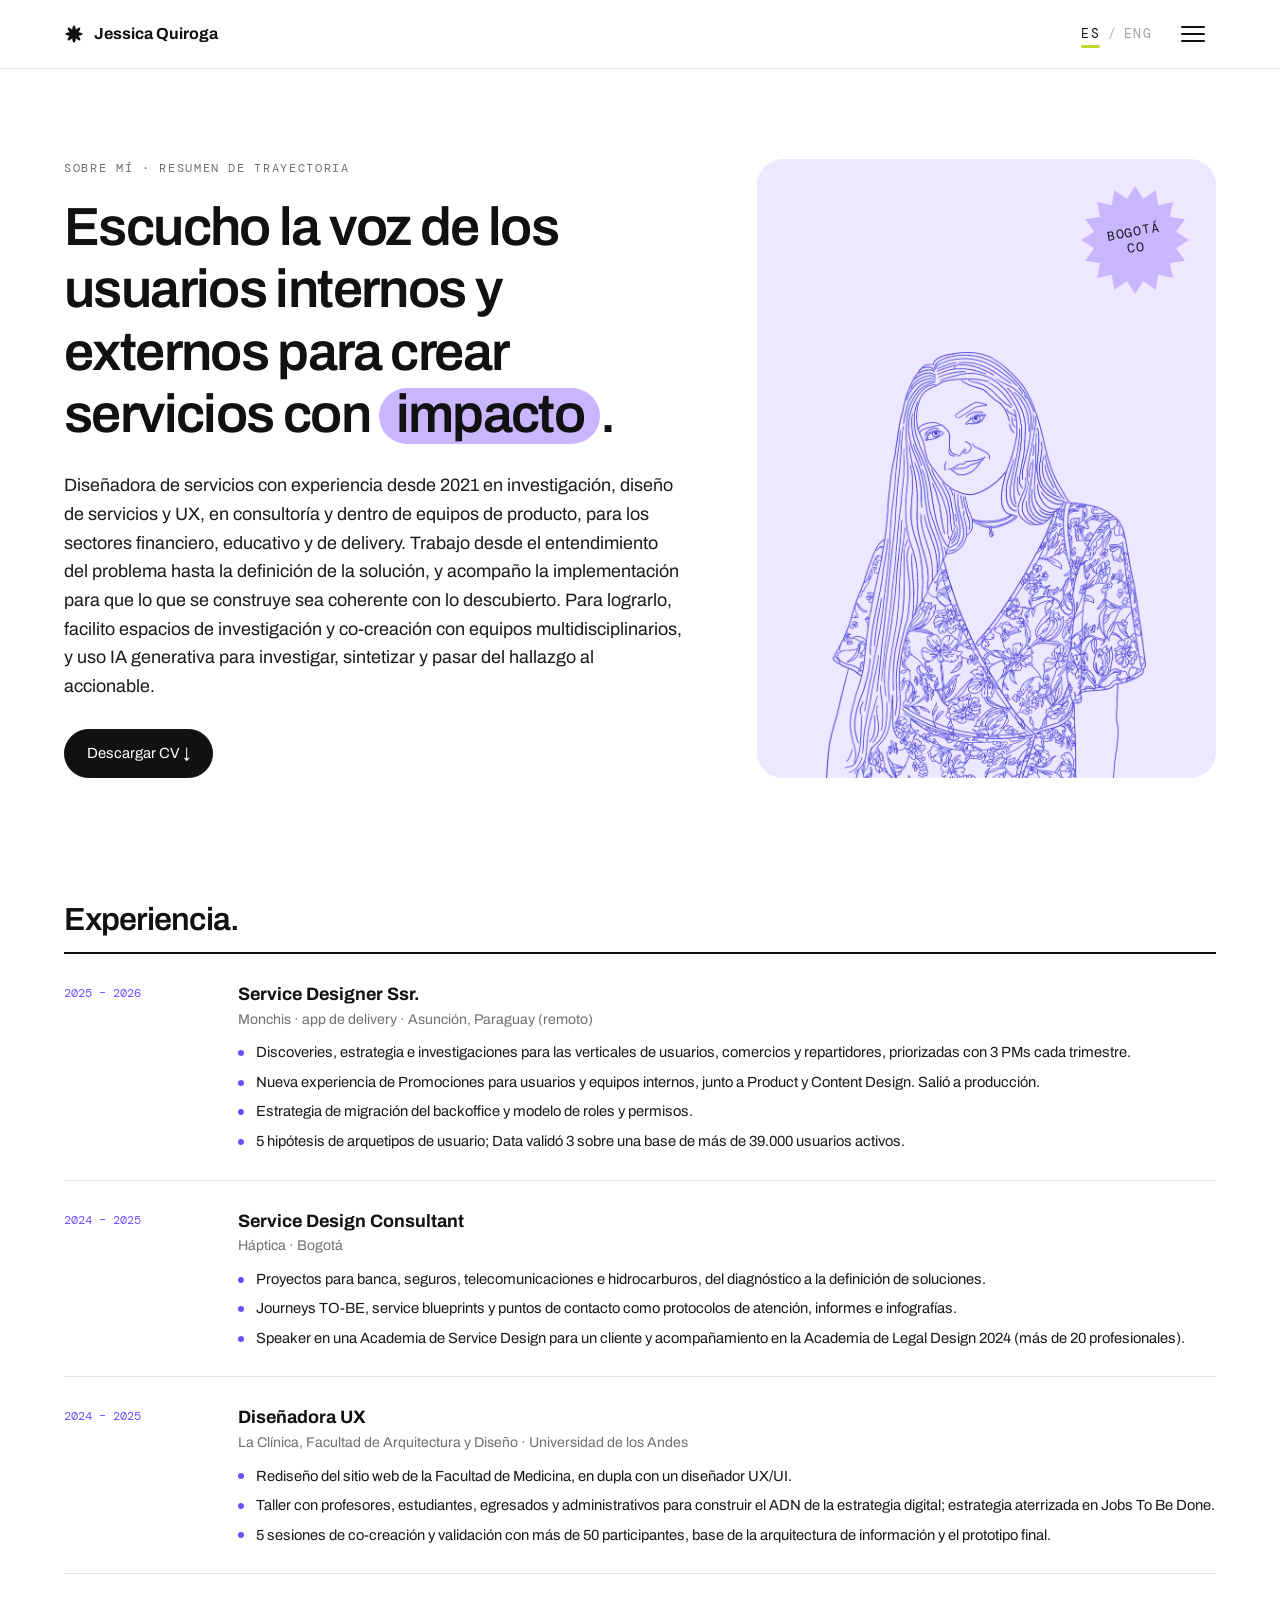
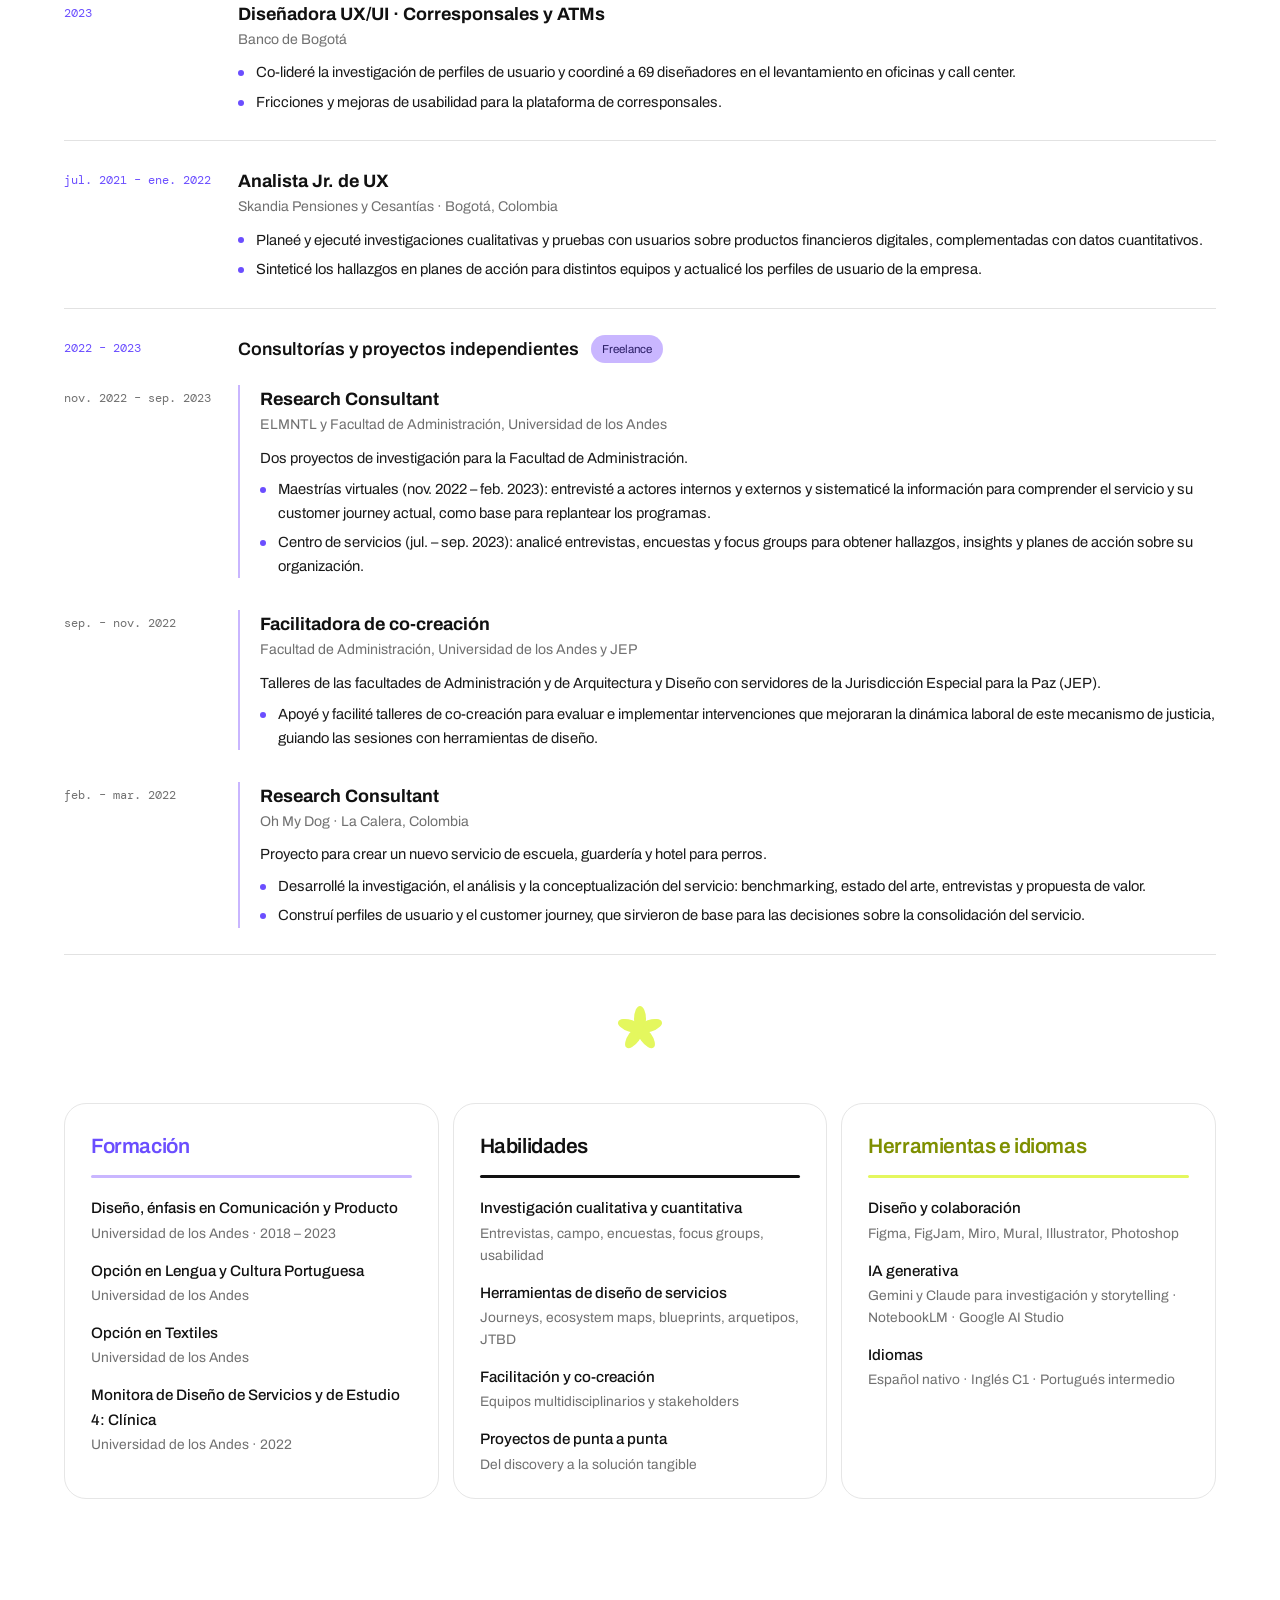
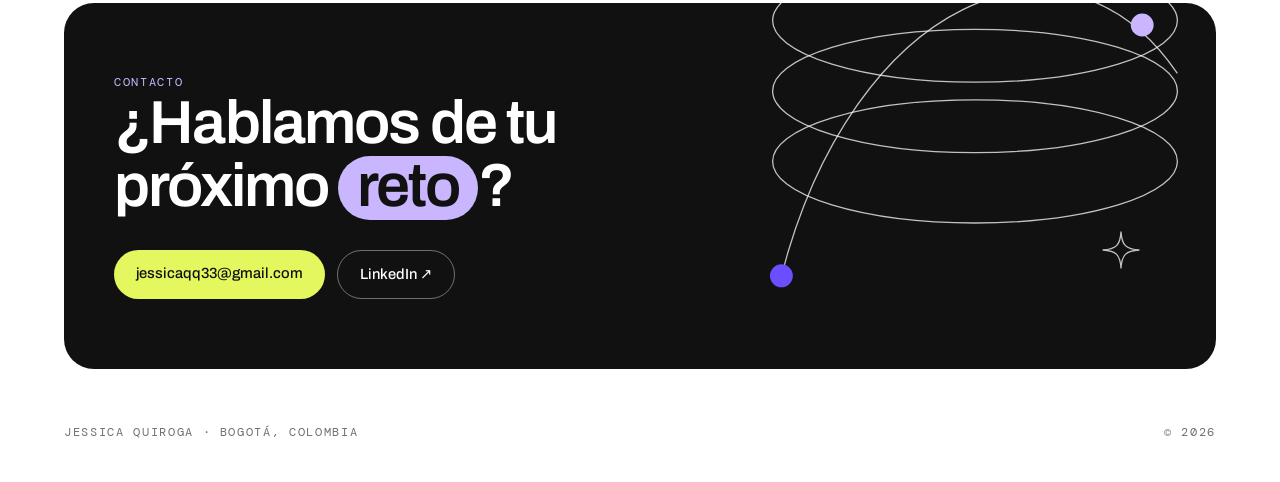
==== commit 0bdc857e: "Add files via upload" ====
--- a/sobre-mi.html
+++ b/sobre-mi.html
@@ -18,15 +18,16 @@
 <header class="site-header">
   <div class="wrap">
     <a class="brand" href="index.html"><svg class="mark-flower" viewBox="0 0 24 24" aria-hidden="true"><ellipse cx="12" cy="12" rx="2.6" ry="10.5" transform="rotate(0 12 12)"/><ellipse cx="12" cy="12" rx="2.6" ry="10.5" transform="rotate(45 12 12)"/><ellipse cx="12" cy="12" rx="2.6" ry="10.5" transform="rotate(90 12 12)"/><ellipse cx="12" cy="12" rx="2.6" ry="10.5" transform="rotate(135 12 12)"/></svg>Jessica Quiroga</a>
-    <nav class="nav">
-      <a href="index.html"><span lang="es">Home</span><span lang="en">Home</span></a>
-      <a href="index.html#casos"><span lang="es">Casos</span><span lang="en">Cases</span></a>
-      <a href="sobre-mi.html" aria-current="page"><span lang="es">Sobre mí</span><span lang="en">About</span></a>
-    </nav>
     <div class="head-right"><div class="lang" role="group" aria-label="Idioma / Language">
-      <button type="button" data-lang="es" aria-pressed="true">ESP</button>
+      <button type="button" data-lang="es" aria-pressed="true">ES</button><span class="lang-sep" aria-hidden="true">/</span>
       <button type="button" data-lang="en" aria-pressed="false">ENG</button>
-    </div><a class="head-cta" href="https://www.linkedin.com/in/jessica-giovanna-quiroga-quir%C3%B3s-29a357232" target="_blank" rel="noopener"><span lang="es">Escríbeme</span><span lang="en">Get in touch</span> ↗</a></div>
+    </div><button type="button" class="menu-btn" aria-expanded="false" aria-controls="menu-panel" aria-label="Abrir menú"><span></span><span></span><span></span></button></div>
+  </div>
+  <div class="menu-panel" id="menu-panel">
+    <div class="wrap menu-grid">
+      <nav class="menu-main" aria-label="Menú principal"><a href="index.html"><span lang="es">Home</span><span lang="en">Home</span></a><a href="index.html#casos"><span lang="es">Casos</span><span lang="en">Cases</span></a><a class="is-current" href="sobre-mi.html"><span lang="es">Sobre mí</span><span lang="en">About</span></a><a class="menu-cta" href="https://www.linkedin.com/in/jessica-giovanna-quiroga-quir%C3%B3s-29a357232" target="_blank" rel="noopener"><span lang="es">Escríbeme</span><span lang="en">Get in touch</span> ↗</a></nav>
+      <div class="menu-cases"><p class="menu-label"><span lang="es">Casos</span><span lang="en">Cases</span></p><a href="casos/migracion-backoffice.html"><span><b>01</b> <span lang="es">Migración backoffice</span><span lang="en">Back-office migration</span></span><small>Monchis</small></a><a href="casos/promociones.html"><span><b>02</b> <span lang="es">Promociones</span><span lang="en">Promotions</span></span><small>Monchis</small></a><a href="casos/modelo-atencion.html"><span><b>03</b> <span lang="es">Modelo de atención</span><span lang="en">Support model</span></span><small>Monchis</small></a><a href="casos/medicina-uniandes.html"><span><b>04</b> <span lang="es">Medicina Uniandes</span><span lang="en">Medicine Uniandes</span></span><small>La Clínica</small></a><a href="casos/vinculacion.html"><span><b>05</b> <span lang="es">Trámite de vinculación</span><span lang="en">Onboarding process</span></span><small>Háptica</small></a></div>
+    </div>
   </div>
 </header>
 
--- a/assets/styles.css
+++ b/assets/styles.css
@@ -1136,3 +1136,50 @@
 @media (max-width:900px){.vin-gallery{grid-template-columns:1fr}}
 .ctx-art .spark4{width:100px;height:100px;display:block}
 .cv-dl{margin-top:28px}
+
+/* ---- Menú índice (hamburguesa) ---- */
+.menu-btn{width:46px;height:46px;border-radius:999px;border:1.5px solid #111;background:#fff;display:inline-flex;flex-direction:column;align-items:center;justify-content:center;gap:5px;cursor:pointer;padding:0;transition:background .25s}
+.menu-btn span{display:block;width:18px;height:2px;background:#111;border-radius:2px;transition:transform .3s,opacity .2s}
+.menu-btn:hover{background:var(--lav-soft)}
+.menu-btn[aria-expanded="true"]{background:#111}
+.menu-btn[aria-expanded="true"] span{background:#fff}
+.menu-btn[aria-expanded="true"] span:nth-child(1){transform:translateY(7px) rotate(45deg)}
+.menu-btn[aria-expanded="true"] span:nth-child(2){opacity:0}
+.menu-btn[aria-expanded="true"] span:nth-child(3){transform:translateY(-7px) rotate(-45deg)}
+.site-header{position:sticky}
+.menu-panel{background:#111;color:#fff;overflow:hidden;max-height:0;transition:max-height .5s cubic-bezier(.2,.8,.2,1)}
+.menu-panel[hidden]{display:block}
+.menu-panel.open{max-height:640px}
+.menu-grid{display:grid;grid-template-columns:1fr 1.3fr;gap:56px;padding:44px 0 52px;height:auto!important;align-items:start}
+.menu-main{display:flex;flex-direction:column;gap:4px}
+.menu-main a{color:#fff;text-decoration:none;font-size:clamp(2rem,4vw,3.2rem);font-weight:600;letter-spacing:-.03em;line-height:1.15;width:fit-content;transition:color .2s}
+.menu-main a:hover{color:var(--lav)}
+.menu-main a.is-current{color:var(--peach)}
+.menu-main .menu-cta{font-size:1.05rem;font-weight:500;letter-spacing:0;color:var(--lav);margin-top:18px}
+.menu-label{font-family:'DM Mono',monospace;font-size:12px;letter-spacing:.14em;text-transform:uppercase;color:var(--lav);margin:0 0 10px}
+.menu-cases a{display:flex;justify-content:space-between;gap:16px;padding:14px 0;border-top:1px solid rgba(255,255,255,.15);color:#fff;text-decoration:none;font-size:1.05rem;transition:padding .25s,color .2s}
+.menu-cases a:last-child{border-bottom:1px solid rgba(255,255,255,.15)}
+.menu-cases a b{font-family:'DM Mono',monospace;font-weight:400;font-size:.85rem;color:var(--lav);margin-right:8px}
+.menu-cases a small{color:rgba(255,255,255,.55);font-size:.9rem;white-space:nowrap}
+.menu-cases a:hover{padding-left:10px;color:var(--peach)}
+.menu-cases a.is-current{color:var(--peach)}
+@media (max-width:800px){.menu-grid{grid-template-columns:1fr;gap:28px;padding:28px 0 36px}.menu-panel.open{max-height:900px}.site-header .wrap{flex-wrap:nowrap}}
+@media (prefers-reduced-motion:reduce){.menu-panel,.menu-btn span{transition:none}}
+.site-header .wrap.menu-grid{display:grid;height:auto;justify-content:normal;align-items:start}
+.menu-panel{visibility:hidden;transition:max-height .5s cubic-bezier(.2,.8,.2,1),visibility 0s linear .5s}
+.menu-panel.open{visibility:visible;transition:max-height .5s cubic-bezier(.2,.8,.2,1),visibility 0s}
+.menu-btn,.menu-btn:hover,.menu-btn[aria-expanded="true"]{border:none;background:transparent}
+.menu-btn[aria-expanded="true"] span{background:#111}
+.menu-btn span{width:24px}
+.menu-btn:hover span{background:var(--orange)}
+.menu-btn:focus-visible{outline:2px solid var(--orange);outline-offset:2px}
+
+/* ---- Selector de idioma: texto + subrayado ---- */
+.lang{background:none;border:none;padding:0;gap:8px;display:flex;align-items:center;border-radius:0}
+.lang button,.lang button[aria-pressed="true"]{background:none;border:none;border-radius:0;padding:4px 0 6px;font-family:'DM Mono',monospace;font-size:13px;letter-spacing:.1em;color:rgba(17,17,17,.4);position:relative;cursor:pointer;transition:color .2s}
+.lang button[aria-pressed="true"]{color:#111}
+.lang button::after{content:"";position:absolute;left:0;right:0;bottom:0;height:3px;border-radius:2px;background:#C2D62E;transform:scaleX(0);transform-origin:left;transition:transform .3s cubic-bezier(.3,1.4,.5,1)}
+.lang button[aria-pressed="true"]::after{transform:scaleX(1)}
+.lang button:hover{color:#111}
+.lang-sep{font-family:'DM Mono',monospace;font-size:13px;color:rgba(17,17,17,.3)}
+.head-right{gap:18px}
